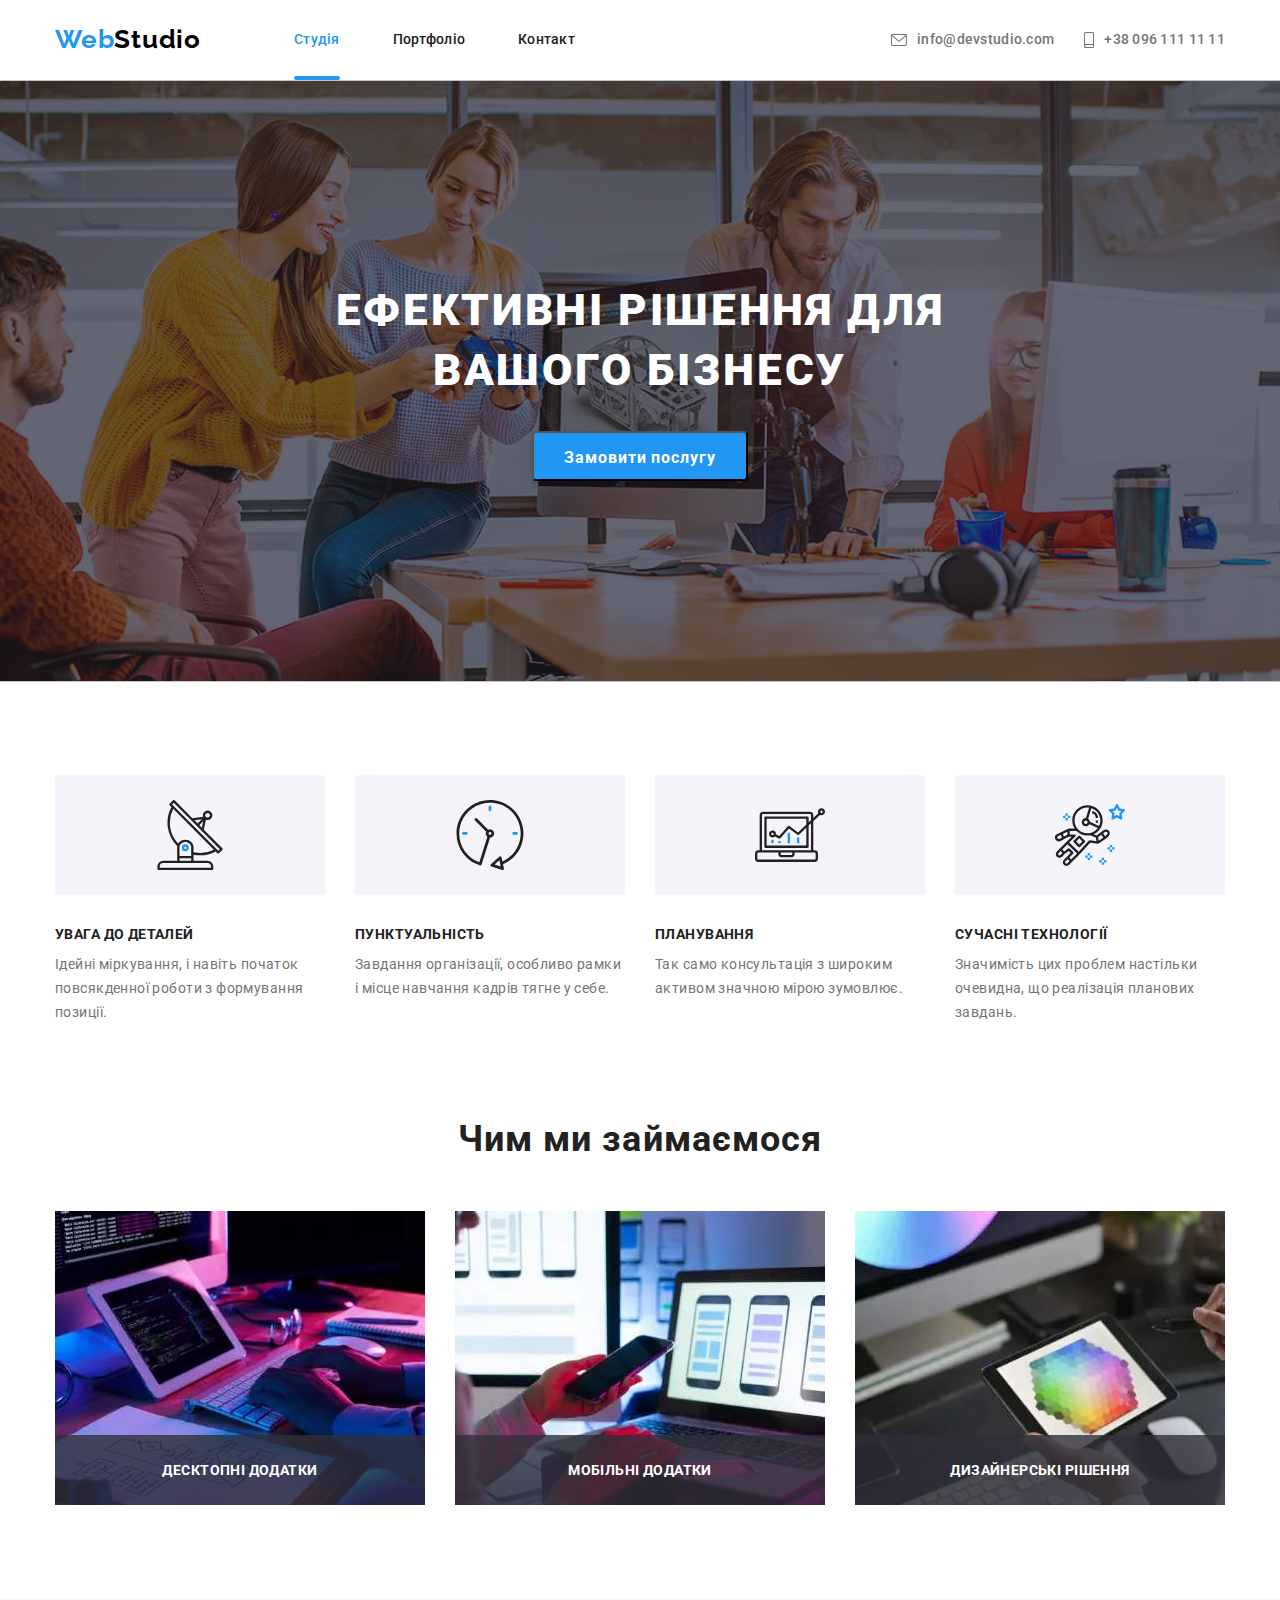
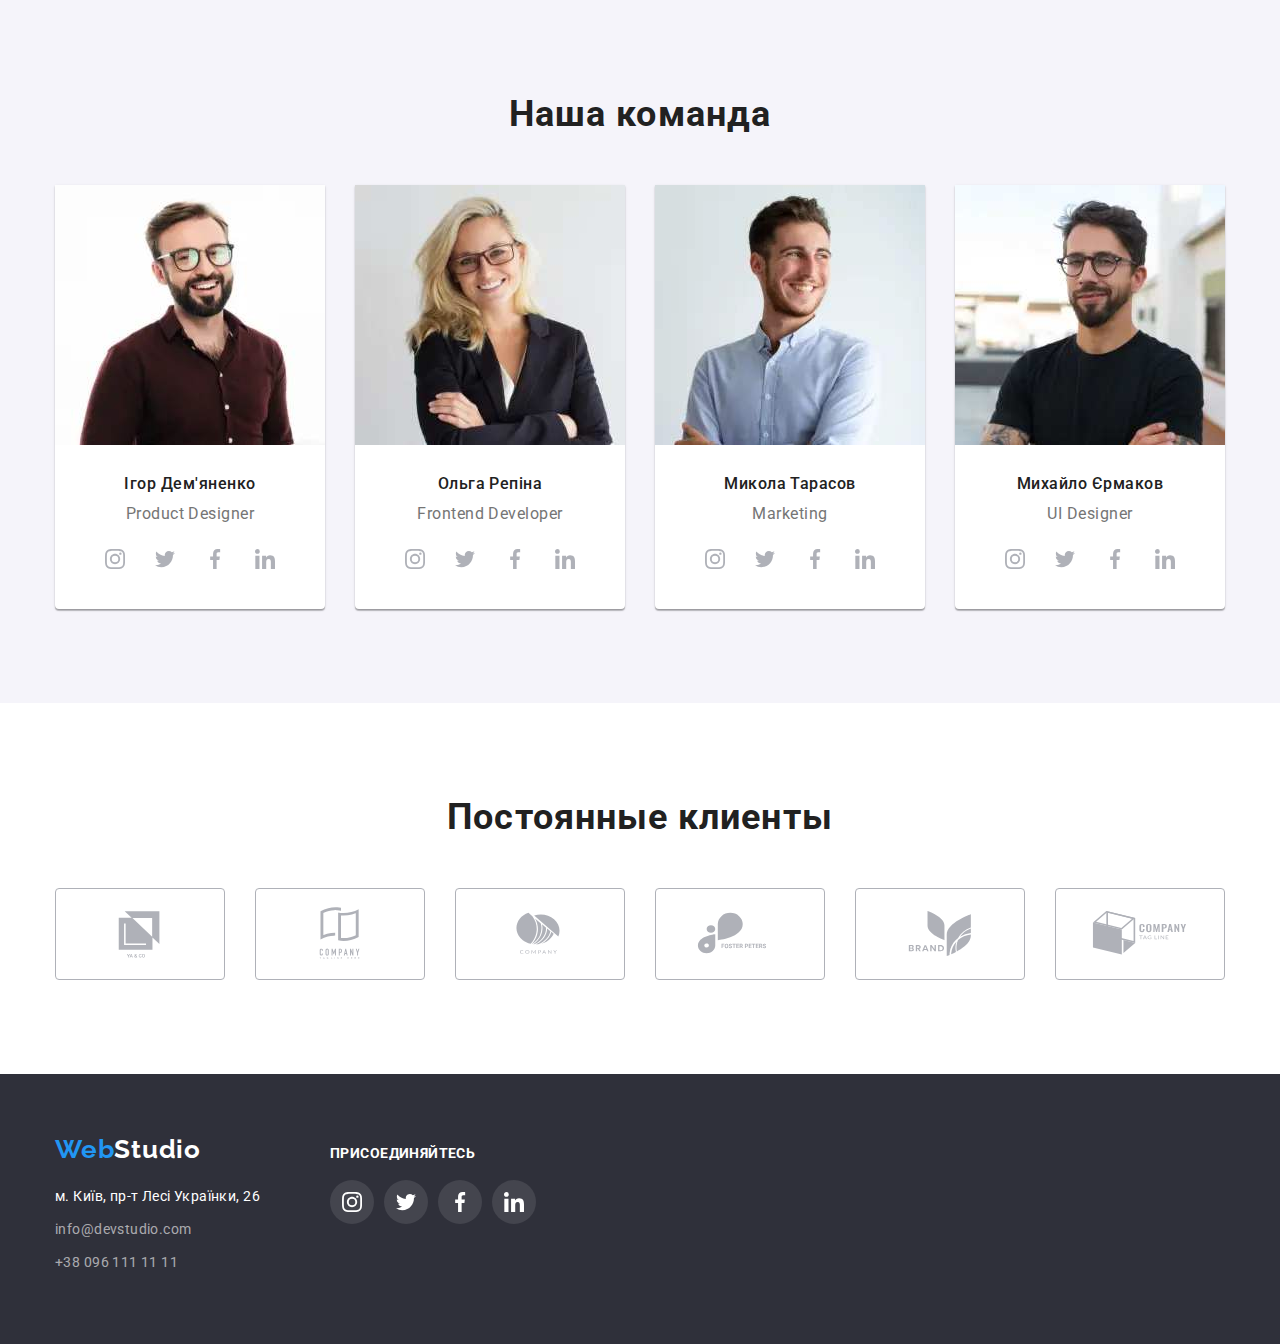
==== index.html @ 685ba00e "Добавляє файлі иа іконки" ====
<!DOCTYPE html>
<html lang="uk">
  <head>
    <meta charset="UTF-8" />
    <meta http-equiv="X-UA-Compatible" content="IE=edge" />
    <meta name="viewport" content="width=device-width, initial-scale=1.0" />
    <title>HOMEWORK6</title>
    <link
      rel="stylesheet"
      href="https://cdnjs.cloudflare.com/ajax/libs/modern-normalize/1.1.0/modern-normalize.min.css"
    />
    <link rel="preconnect" href="https://fonts.googleapis.com" />
    <link rel="preconnect" href="https://fonts.gstatic.com" crossorigin />
    <link
      href="https://fonts.googleapis.com/css2?family=Raleway:wght@700&family=Roboto:wght@400;500;700;900&display=swap"
      rel="stylesheet"
    />
    <link rel="stylesheet" href="./css/styles.css" />
  </head>
  <body>
    <header class="header-box">
      <div class="container">
        <div class="nav-header">
          <nav class="nav-header">
            <a href="./index.html" class="logo link"
              ><span class="web">Web</span><span class="studio">Studio</span></a
            >
            <ul class="nav-flex">
              <li>
                <a href="./index.html" class="link-nav link-current link"
                  >Студія</a
                >
              </li>
              <li>
                <a href="./portfolio.html" class="link-nav link">Портфоліо</a>
              </li>
              <li><a href="" class="link-nav link">Контакт</a></li>
            </ul>
          </nav>
          <ul class="link-list">
            <li class="item">
              <a href="mailto:info@devstudio.com" class="nav-contact link">
                <svg class="icon-envelope" width="16" height="12">
                  <use href="./images/icons.svg#icon-envelope"></use>
                </svg>

                info@devstudio.com</a
              >
            </li>
            <li class="item">
              <a href="tel:+380961111111" class="nav-contact link">
                <svg class="icon-envelope" width="10" height="16">
                  <use href="./images/icons.svg#icon-smartphone"></use></svg
                >+38 096 111 11 11</a
              >
            </li>
          </ul>
        </div>
      </div>
    </header>

    <main>
      <section class="order backimage">
        <div class="container">
          <h1 class="hero-title">Ефективні рішення для вашого бізнесу</h1>
          <button type="button" class="order-button" data-modal-open>
            Замовити послугу
          </button>
        </div>
      </section>
      <section class="advantage-box">
        <div class="container">
          <!--Чому ви обираєте нас?-->
          <ul class="advantage-flex">
            <li>
              <div class="icon-adventage-box">
                <svg class="icon-adventage" width="70" height="70">
                  <use href="./images/icons.svg#icon-antenna"></use>
                </svg>
              </div>
              <h3 class="title-advantage">УВАГА ДО ДЕТАЛЕЙ</h3>
              <p class="advantage">
                Ідейні міркування, і навіть початок повсякденної роботи з
                формування позиції.
              </p>
            </li>
            <li>
              <div class="icon-adventage-box">
                <svg class="icon-adventage" width="70" height="70">
                  <use href="./images/icons.svg#icon-clock"></use>
                </svg>
              </div>
              <h3 class="title-advantage">ПУНКТУАЛЬНІСТЬ</h3>
              <p class="advantage">
                Завдання організації, особливо рамки і місце навчання кадрів
                тягне у себе.
              </p>
            </li>
            <li>
              <div class="icon-adventage-box">
                <svg class="icon-adventage" width="70" height="70">
                  <use href="./images/icons.svg#icon-diagram"></use>
                </svg>
              </div>
              <h3 class="title-advantage">ПЛАНУВАННЯ</h3>
              <p class="advantage">
                Так само консультація з широким активом значною мірою зумовлює.
              </p>
            </li>
            <li>
              <div class="icon-adventage-box">
                <svg class="icon-adventage" width="70" height="70">
                  <use href="./images/icons.svg#icon-astronaut"></use>
                </svg>
              </div>
              <h3 class="title-advantage">СУЧАСНІ ТЕХНОЛОГІЇ</h3>
              <p class="advantage">
                Значимість цих проблем настільки очевидна, що реалізація
                планових завдань.
              </p>
            </li>
          </ul>
        </div>
      </section>

      <section class="specialization">
        <div class="container">
          <h2 class="specialization-title">Чим ми займаємося</h2>
          <ul class="specialization-foto">
            <li>
              <div class="specialization-box">
                <img
                  src="images/imgdesktop.jpg"
                  alt="Для Офісу"
                  width="370"
                  height="294"
                  style="display: block"
                />
                <h3 class="specialization-item">Десктопні додатки</h3>
              </div>
            </li>
            <li>
              <div class="specialization-box">
                <img
                  src="images/imgmobile.jpg"
                  alt="Мобільні версії"
                  width="370"
                  height="294"
                  style="display: block"
                />
                <h3 class="specialization-item">Мобільні додатки</h3>
              </div>
            </li>
            <li>
              <div class="specialization-box">
                <img
                  src="images/imgtablet.jpg"
                  alt="Версії для планшетів"
                  width="370"
                  height="294"
                  style="display: block"
                />
                <h3 class="specialization-item">Дизайнерські рішення</h3>
              </div>
            </li>
          </ul>
        </div>
      </section>

      <section class="comand">
        <div class="container">
          <h2 class="title-comand">Наша команда</h2>
          <ul class="comand-flex">
            <li class="box-comand">
              <img
                src="images/imgIgorDemiyanenko.jpg"
                alt="Фото Ігор Дем'яненко"
                width="270"
                height="260"
                style="display: block"
              />
              <div class="comand-name">
                <h3 class="name">Ігор Дем'яненко</h3>
                <p lang="en" class="profession">Product Designer</p>

                <ul class="icon-specialization">
                  <li>
                    <a href="" class="icon-specialization-box">
                      <svg class="" width="20" height="20">
                        <use href="./images/icons.svg#icon-instagram"></use>
                      </svg>
                    </a>
                  </li>
                  <li>
                    <a href="" class="icon-specialization-box">
                      <svg class="" width="20" height="20">
                        <use href="./images/icons.svg#icon-twitter"></use>
                      </svg>
                    </a>
                  </li>

                  <li>
                    <a href="" class="icon-specialization-box">
                      <svg class="" width="20" height="20">
                        <use href="./images/icons.svg#icon-facebook"></use>
                      </svg>
                    </a>
                  </li>

                  <li>
                    <a href="" class="icon-specialization-box">
                      <svg class="" width="20" height="20">
                        <use href="./images/icons.svg#icon-linkedin"></use>
                      </svg>
                    </a>
                  </li>
                </ul>
              </div>
            </li>
            <li class="box-comand">
              <img
                src="images/imgOlgaRepina.jpg"
                alt="Фото Ольга Репіна"
                width="270"
                height="260"
                style="display: block"
              />
              <div class="comand-name">
                <h3 class="name">Ольга Репіна</h3>
                <p lang="en" class="profession">Frontend Developer</p>

                <ul class="icon-specialization">
                  <li>
                    <a href="" class="icon-specialization-box">
                      <svg class="" width="20" height="20">
                        <use href="./images/icons.svg#icon-instagram"></use>
                      </svg>
                    </a>
                  </li>
                  <li>
                    <a href="" class="icon-specialization-box">
                      <svg class="" width="20" height="20">
                        <use href="./images/icons.svg#icon-twitter"></use>
                      </svg>
                    </a>
                  </li>

                  <li>
                    <a href="" class="icon-specialization-box">
                      <svg class="" width="20" height="20">
                        <use href="./images/icons.svg#icon-facebook"></use>
                      </svg>
                    </a>
                  </li>

                  <li>
                    <a href="" class="icon-specialization-box">
                      <svg class="" width="20" height="20">
                        <use href="./images/icons.svg#icon-linkedin"></use>
                      </svg>
                    </a>
                  </li>
                </ul>
              </div>
            </li>
            <li class="box-comand">
              <img
                src="images/imgNikolaiTarasov.jpg"
                alt="Фото Микола Тарасов"
                width="270"
                height="260"
                style="display: block"
              />
              <div class="comand-name">
                <h3 class="name">Микола Тарасов</h3>
                <p lang="en" class="profession">Marketing</p>

                <ul class="icon-specialization">
                  <li>
                    <a href="" class="icon-specialization-box">
                      <svg class="" width="20" height="20">
                        <use href="./images/icons.svg#icon-instagram"></use>
                      </svg>
                    </a>
                  </li>
                  <li>
                    <a href="" class="icon-specialization-box">
                      <svg class="" width="20" height="20">
                        <use href="./images/icons.svg#icon-twitter"></use>
                      </svg>
                    </a>
                  </li>

                  <li>
                    <a href="" class="icon-specialization-box">
                      <svg class="" width="20" height="20">
                        <use href="./images/icons.svg#icon-facebook"></use>
                      </svg>
                    </a>
                  </li>

                  <li>
                    <a href="" class="icon-specialization-box">
                      <svg class="" width="20" height="20">
                        <use href="./images/icons.svg#icon-linkedin"></use>
                      </svg>
                    </a>
                  </li>
                </ul>
              </div>
            </li>
            <li class="box-comand">
              <img
                src="images/imgMikhailErmakov.jpg"
                alt="Фото Михайло Єрмаков"
                width="270"
                height="260"
                style="display: block"
              />
              <div class="comand-name">
                <h3 class="name">Михайло Єрмаков</h3>
                <p lang="en" class="profession">UI Designer</p>

                <ul class="icon-specialization">
                  <li>
                    <a href="" class="icon-specialization-box">
                      <svg class="" width="20" height="20">
                        <use href="./images/icons.svg#icon-instagram"></use>
                      </svg>
                    </a>
                  </li>
                  <li>
                    <a href="" class="icon-specialization-box">
                      <svg class="" width="20" height="20">
                        <use href="./images/icons.svg#icon-twitter"></use>
                      </svg>
                    </a>
                  </li>

                  <li>
                    <a href="" class="icon-specialization-box">
                      <svg class="" width="20" height="20">
                        <use href="./images/icons.svg#icon-facebook"></use>
                      </svg>
                    </a>
                  </li>
                  <li>
                    <a href="" class="icon-specialization-box">
                      <svg class="" width="20" height="20">
                        <use href="./images/icons.svg#icon-linkedin"></use>
                      </svg>
                    </a>
                  </li>
                </ul>
              </div>
            </li>
          </ul>
        </div>
      </section>
      <section class="clients">
        <div class="container">
          <h2 class="client-title">Постоянные клиенты</h2>
          <ul class="clients-icon">
            <li>
              <a href="" class="icon-client-box">
                <svg class="" width="106" height="60">
                  <use href="./images/icons.svg#icon-Logo-one"></use>
                </svg>
              </a>
            </li>
            <li>
              <a href="" class="icon-client-box">
                <svg class="" width="106" height="60">
                  <use href="./images/icons.svg#icon-Logo-two"></use>
                </svg>
              </a>
            </li>
            <li>
              <a href="" class="icon-client-box">
                <svg class="" width="106" height="60">
                  <use href="./images/icons.svg#icon-Logo-three"></use>
                </svg>
              </a>
            </li>
            <li>
              <a href="" class="icon-client-box">
                <svg class="" width="106" height="60">
                  <use href="./images/icons.svg#icon-Logo-four"></use>
                </svg>
              </a>
            </li>
            <li>
              <a href="" class="icon-client-box">
                <svg class="" width="106" height="60">
                  <use href="./images/icons.svg#icon-Logo-five"></use>
                </svg>
              </a>
            </li>
            <li>
              <a href="" class="icon-client-box">
                <svg class="" width="106" height="60">
                  <use href="./images/icons.svg#icon-Logo-six"></use>
                </svg>
              </a>
            </li>
          </ul>
        </div>
      </section>
    </main>
    <footer class="footer">
      <div class="container">
        <div class="footer-box">
          <div class="footer-box-contact">
            <a href="./index.html" class="logo-footer link"
              ><span class="web">Web</span
              ><span class="logo-studio-footer">Studio</span></a
            >
            <address>
              <span class="adress">м. Київ, пр-т Лесі Українки, 26</span>
              <ul>
                <li class="link-footer">
                  <a href="mailto:info@devstudio.com" class="contact link"
                    >info@devstudio.com</a
                  >
                </li>
                <li class="link-footer">
                  <a href="tel:+380961111111" class="contact link"
                    >+38 096 111 11 11</a
                  >
                </li>
              </ul>
            </address>
          </div>
          <div class="footer-box-social">
            <h3 class="call">присоединяйтесь</h3>
            <ul class="social-icons">
              <li>
                <a href="" class="social-icon-box">
                  <svg width="20" height="20">
                    <use href="./images/icons.svg#icon-instagram"></use>
                  </svg>
                </a>
              </li>
              <li>
                <a href="" class="social-icon-box">
                  <svg width="20" height="20">
                    <use href="./images/icons.svg#icon-twitter"></use>
                  </svg>
                </a>
              </li>

              <li>
                <a href="" class="social-icon-box">
                  <svg width="20" height="20">
                    <use href="./images/icons.svg#icon-facebook"></use>
                  </svg>
                </a>
              </li>
              <li>
                <a href="" class="social-icon-box">
                  <svg width="20" height="20">
                    <use href="./images/icons.svg#icon-linkedin"></use>
                  </svg>
                </a>
              </li>
            </ul>
          </div>
        </div>
      </div>
    </footer>
    <div class="backdrop is-hidden" data-modal>
      <div class="modal">
        <button class="button-modal" type="button" data-modal-close>
          <svg width="11" height="11">
            <use href="./images/icons.svg#icon-Vector"></use>
          </svg>
        </button>
      </div>
    </div>

    <script src="./js/modal.js"></script>
  </body>
</html>
---- css/styles.css ----
:root {
  --color-primary: #212121;
  --color-logo-studio: #000000;
  --color-title-secondary: #ffffff;
  --color-link-text: #757575;
  --color-accent: #2196f3;
  --color-background: #188ce8;
  --color-order-shadow: rgba(0, 0, 0, 0.15);
  --color-conact-footer: rgba(255, 255, 255, 0.6);
  --color-order-section: #2f303a;
  --color-comand-section: #f5f4fa;
  --color-background-order: #c4c4c4;
  --color-portfolio-button: #afb1b8;
  --color-border: #eeeeee;
}
/* * {outline: 1px solid red;} */
h1,
h2,
h3,
ul,
li,
p {
  padding: 0;
  margin: 0;
}
body {
  font-family: 'Roboto', 'Arial', 'Helvetica', sans-serif;
  font-style: normal;
  color: var(--color-primary);
}
.container {
  margin: 0 auto;
  padding: 0 15px;
  width: 1200px;
}
ul,
li {
  list-style: none;
}
.link {
  text-decoration: none;
}
.nav-header {
  align-items: center;
  display: flex;
  justify-content: space-between;
}
.nav-flex {
  width: 281px;
  display: flex;
  justify-content: space-between;
}
.link-list {
  display: flex;
  gap: 30px;
  justify-content: space-between;
  color: var(--color-primary);
}
.icon-envelope {
  margin-right: 10px;
  fill: currentColor;
}

.header-box {
  border-bottom: 1px solid var(--color-border);
}
.logo {
  margin-right: 93px;
  padding-top: 24px;
  padding-bottom: 25px;
  display: block;
  font-weight: 700;
  font-family: 'Raleway';
  font-size: 26px;
  line-height: 1.19;
  /* identical to box height */
  letter-spacing: 0.03em;
}
.web {
  color: var(--color-accent);
}
.studio {
  color: var(--color-logo-studio);
}

.link-nav {
  position: relative;
  display: flex;
  align-items: center;
  padding-top: 32px;
  padding-bottom: 32px;
  font-family: inherit;
  font-weight: 500;
  font-size: 14px;
  line-height: 1.14;
  letter-spacing: 0.02em;
  color: var(--color-primary);
  transition-property: color;
  transition-duration: 250ms;
  transition-timing-function: cubic-bezier(0.4, 0, 0.2, 1);
}
.link-nav:hover,
.link-nav:focus {
  color: var(--color-accent);
}

.link-current::after {
  content: '';
  position: relative;
  position: absolute;
  width: 100%;
  bottom: 0;
  height: 4px;
  background: var(--color-accent);
  border-radius: 2px;
}

.link-current {
  position: relative;
  color: var(--color-accent);
}

.link-icon {
  display: flex;
  align-items: center;
}
.link-current {
  color: var(--color-accent);
}
.nav-contact {
  align-items: center;
  display: flex;
  padding-top: 32px;
  padding-bottom: 32px;
  font-weight: 500;
  font-size: 14px;
  line-height: 1.14;
  letter-spacing: 0.02em;
  color: var(--color-link-text);
  fill: currentColor;
  transition-property: color;
  transition-duration: 250ms;
  transition-timing-function: cubic-bezier(0.4, 0, 0.2, 1);
}
.nav-contact:hover,
.nav-contact:focus {
  color: var(--color-accent);
}

.order {
  display: block;
  padding-top: 200px;
  padding-bottom: 200px;
  height: 600px;
  background-color: var(--color-order-section);
  background: var(--color-background-order);
}
.backimage {
  max-width: 1600px;
  height: 600px;
  margin-left: auto;
  margin-right: auto;
  outline: 1px solid var(--color-background-order);
  background-image: linear-gradient(
      rgba(47, 48, 58, 0.4),
      rgba(47, 48, 58, 0.4)
    ),
    url('../images/Img.jpg');
  background-repeat: no-repeat;
  background-position: center;
  background-size: cover;
}

.hero-title {
  margin-left: auto;
  margin-right: auto;
  margin-bottom: 30px;
  display: block;
  width: 696px;
  text-align: center;
  font-weight: 900;
  font-size: 44px;
  line-height: 1.36;
  /* or 136% */
  letter-spacing: 0.06em;
  text-transform: uppercase;
  color: var(--color-title-secondary);
}
.order-button {
  margin-left: auto;
  margin-right: auto;
  padding: 10px;
  display: block;
  width: 216px;
  height: 50px;
  font-weight: 700;
  cursor: pointer;
  font-family: inherit;
  line-height: 1.88;
  /* identical to box height, or 188% */
  align-items: center;
  text-align: center;
  letter-spacing: 0.06em;
  color: var(--color-title-secondary);
  background-color: var(--color-accent);
  box-shadow: 0px 4px 4px rgba(0, 0, 0, 0.15);
  border-radius: 4px;
  transition-property: background-color, border, box-shadow;
  transition-duration: 250ms;
  transition-timing-function: cubic-bezier(0.4, 0, 0.2, 1);
}
.order-button:hover,
.order-button:focus {
  background: var(--color-background);
}
.icon-adventage-box {
  width: 270px;
  height: 120px;
  background: var(--color-comand-section);
  border-radius: 4px;
  display: flex;
  justify-content: center;
  align-items: center;
  margin-bottom: 30px;
}
.icon-adventage {
  display: flex;
}
.advantage-box {
  padding-top: 94px;
  padding-bottom: 94px;
}
.advantage-flex {
  display: flex;
  justify-content: space-between;
  width: 1170px;
}
.title-advantage {
  padding-bottom: 10px;
  display: inline-block;
  font-weight: 700;
  font-size: 14px;
  line-height: 1.14;
  letter-spacing: 0.03em;
  text-transform: uppercase;
}
.advantage {
  height: 72px;
  width: 270px;
  font-size: 14px;
  line-height: 1.71;
  /* or 171% */
  letter-spacing: 0.03em;
  color: var(--color-link-text);
}
.specialization {
  padding-bottom: 94px;
}
.specialization-title {
  margin-bottom: 50px;
  font-weight: 700;
  font-size: 36px;
  line-height: 1.16;
  letter-spacing: 0.03em;
  text-align: center;
}
.comand-flex {
  display: flex;
  justify-content: space-between;
}
.title-comand {
  margin-bottom: 50px;
  font-weight: 700;
  font-size: 36px;
  line-height: 1.17;
  letter-spacing: 0.03em;
  text-align: center;
}
.specialization-foto {
  display: flex;
  justify-content: space-between;
}
.comand-name {
  padding-top: 30px;
  padding-bottom: 30px;
}
.box-comand {
  width: 270px;
  background-color: var(--color-title-secondary);
  box-shadow: 0px 1px 3px rgba(0, 0, 0, 0.12), 0px 1px 1px rgba(0, 0, 0, 0.14),
    0px 2px 1px rgba(0, 0, 0, 0.2);
  border-radius: 0px 0px 4px 4px;
}
.comand {
  padding-top: 94px;
  padding-bottom: 94px;
  background-color: var(--color-comand-section);
}
.name {
  font-size: 16px;
  padding-bottom: 10px;
  font-weight: 500;
  line-height: 1.17;
  /* identical to box height */
  letter-spacing: 0.03em;
  text-align: center;
}
.profession {
  line-height: 1.19;
  /* identical to box height */
  letter-spacing: 0.03em;
  color: var(--color-link-text);
  text-align: center;
  margin-bottom: 16px;
}
.icon-specialization {
  display: flex;
  justify-content: center;
  align-items: center;
  gap: 10px;
}
.icon-specialization-box {
  width: 40px;
  height: 40px;
  fill: var(--color-portfolio-button);
  display: flex;
  justify-content: center;
  align-items: center;
  border-radius: 50%;
  transition-property: background-color, fill;
  transition-duration: 250ms;
  transition-timing-function: cubic-bezier(0.4, 0, 0.2, 1);
}
.icon-specialization-box:hover,
.icon-specialization-box:focus {
  background-color: var(--color-accent);
  fill: var(--color-title-secondary);
}
.specialization-box {
  position: relative;
  width: 370px;
}

.specialization-item {
  position: absolute;
  font-weight: 700;
  font-size: 14px;
  text-align: center;
  letter-spacing: 0.03em;
  text-transform: uppercase;
  color: var(--color-title-secondary);
  background-color: rgba(47, 48, 58, 0.8);
  width: 100%;
  /* z-index: 1; */
  padding-top: 27px;
  padding-bottom: 27px;
  bottom: 0%;
}

.clients {
  padding-top: 94px;
  padding-bottom: 94px;
}
.client-title {
  margin-bottom: 50px;
  font-weight: 700;
  font-size: 36px;
  line-height: 1.16;
  letter-spacing: 0.03em;
  text-align: center;
}
.clients-icon {
  display: flex;
  gap: 30px;
  justify-content: center;
  align-items: center;
  fill: var(--color-portfolio-button);
}

.icon-client-box {
  width: 170px;
  height: 92px;
  display: flex;
  justify-content: center;
  align-items: center;
  border: 1px solid var(--color-portfolio-button);
  border-radius: 4px;
  fill: var(--color-portfolio-button);
  border: 1px solid var(--color-portfolio-button);
  transition-property: border, fill;
  transition-duration: 250ms;
  transition-timing-function: cubic-bezier(0.4, 0, 0.2, 1);
}
.icon-client-box:hover,
.icon-client-box:focus {
  fill: var(--color-accent);
  border: 1px solid var(--color-accent);
}
.link-footer {
  margin-bottom: 9px;
}
.adress {
  display: block;
  margin-bottom: 9px;
  font-style: normal;
  font-size: 14px;
  line-height: 1.71;
  /* or 171% */
  letter-spacing: 0.03em;
  color: var(--color-title-secondary);
}
.contact {
  display: block;
  font-style: normal;
  font-family: inherit;
  font-size: 14px;
  line-height: 1.71;
  /* or 171% */
  letter-spacing: 0.03em;
  color: var(--color-conact-footer);
  transition-property: color;
  transition-duration: 250ms;
  transition-timing-function: cubic-bezier(0.4, 0, 0.2, 1);
}
.contact:hover,
.contact:focus {
  color: var(--color-accent);
}
.projects-box {
  padding-top: 94px;
  padding-bottom: 94px;
}
.button-list {
  margin-bottom: 50px;
  display: flex;
  justify-content: center;
  gap: 9px;
}

.button {
  padding: 6px 22px;
  cursor: pointer;
  font-family: inherit;
  font-weight: 500;
  line-height: 1.63;
  /* identical to box height, or 162% */
  text-align: center;
  letter-spacing: 0.03em;
  border-radius: 4px;
  background-color: var(--color-comand-section);
  border-color: transparent;
  transition-property: background-color, box-shadow, color;
  transition-duration: 250ms;
  transition-timing-function: cubic-bezier(0.4, 0, 0.2, 1);
}

.button:hover,
.button:focus {
  color: var(--color-title-secondary);
  background-color: var(--color-accent);
  box-shadow: 0px 3px 1px rgba(0, 0, 0, 0.1), 0px 1px 2px rgba(0, 0, 0, 0.08),
    0px 2px 2px rgba(0, 0, 0, 0.12);
}
.card-flex {
  display: flex;
  justify-content: space-between;
  flex-wrap: wrap;
  gap: 30px;
}
.card-list {
  position: relative;
  box-sizing: border-box;
  /* display: inline-block; */
  width: 370px;
  background: var(--color-title-secondary);
  border: 1px solid var(--color-border);
  transition-property: box-shadow;
  transition-duration: 250ms;
  transition-timing-function: cubic-bezier(0.4, 0, 0.2, 1);
}
.card-list:hover,
.card-list:focus {
  box-shadow: 0px 1px 1px rgba(0, 0, 0, 0.12), 0px 4px 4px rgba(0, 0, 0, 0.06),
    1px 4px 6px rgba(0, 0, 0, 0.16);
}
.img-cards {
  position: relative;
  overflow: hidden;
}

.card {
  display: block;
}
.card:hover .overflow,
.card:focus .overflow {
  transform: translateY(0%);
}
.overflow {
  position: absolute;
  width: 370px;
  top: 0%;
  left: 0%;
  background-color: rgba(33, 150, 243, 0.9);
  height: 294px;
  transition-property: background-color, color;
  transition-timing-function: linear;
  transition-duration: 250ms;
  transform: translateY(100%);
  transition-property: transform;
}
.overflow-text {
  display: block;
  width: 370px;
  font-weight: 400;
  font-size: 18px;
  line-height: 28px;
  /* or 156% */
  letter-spacing: 0.03em;
  color: var(--color-title-secondary);
  padding: 64px 24px;
}
.filter {
  padding: 20px 24px;
}
.projects {
  padding-bottom: 4px;
  font-weight: 700;
  line-height: 2;
  /* identical to box height, or 188% */
  letter-spacing: 0.03em;
}
.project-type {
  line-height: 1.88;
  /* identical to box height, or 188% */
  letter-spacing: 0.03em;
  color: var(--color-link-text);
}
.footer {
  display: block;
  padding-top: 60px;
  padding-bottom: 60px;
  background-color: var(--color-order-section);
}
.logo-footer {
  margin-bottom: 20px;
  display: block;
  height: 31px;
  width: 145px;
  font-weight: 700;
  font-family: 'Raleway';
  font-size: 26px;
  line-height: 1.19;
  /* identical to box height */
  letter-spacing: 0.03em;
}
.logo-studio-footer {
  font-family: 'Raleway';
  font-size: 26px;
  line-height: 1.19;
  /* identical to box height */
  letter-spacing: 0.03em;
  color: var(--color-title-secondary);
}
.footer-box {
  display: flex;
  align-items: baseline;
  gap: 70px;
}
.footer-box-social {
  width: 206px;
}
.call {
  margin-bottom: 20px;
  width: 145px;
  font-family: 'Roboto';
  font-weight: 700;
  font-size: 14px;
  line-height: 0.88;
  letter-spacing: 0.03em;
  text-transform: uppercase;
  color: var(--color-title-secondary);
}
.social-icons {
  display: flex;
  justify-content: center;
  justify-items: center;
  gap: 10px;
}
.social-icon-box {
  width: 44px;
  height: 44px;
  display: flex;
  justify-content: center;
  align-items: center;
  fill: var(--color-title-secondary);
  border-radius: 50%;
  background-color: rgba(255, 255, 255, 0.1);
  transition-property: background-color;
  transition-duration: 250ms;
  transition-timing-function: cubic-bezier(0.4, 0, 0.2, 1);
}
.social-icon-box:hover,
.social-icon-box:focus {
  background-color: var(--color-accent);
}
.backdrop {
  position: fixed;
  top: 0;
  left: 0;
  height: 100%;
  width: 100%;
  background: rgba(0, 0, 0, 0.2);
}
.modal {
  position: absolute;
  width: 528px;
  height: 581px;
  left: 50%;
  top: 50%;
  transform: translate(-50%, -50%);
  background-color: var(--color-title-secondary);
  box-shadow: 0px 1px 3px rgba(0, 0, 0, 0.12), 0px 1px 1px rgba(0, 0, 0, 0.14),
    0px 2px 1px rgba(0, 0, 0, 0.2);
  border-radius: 4px;
}
.is-hidden {
  visibility: hidden;
  pointer-events: none;
  opacity: 0;
  transition-property: opacity, visibility;
  transition-timing-function: linear;
  transition-duration: 250ms;
  transform: scale(1);
}
.button-modal {
  position: absolute;
  top: 8px;
  right: 8px;
  height: 30px;
  width: 30px;
  background-color: inherit;
  border: 1px solid rgba(0, 0, 0, 0.1);
  border-radius: 50%;
}
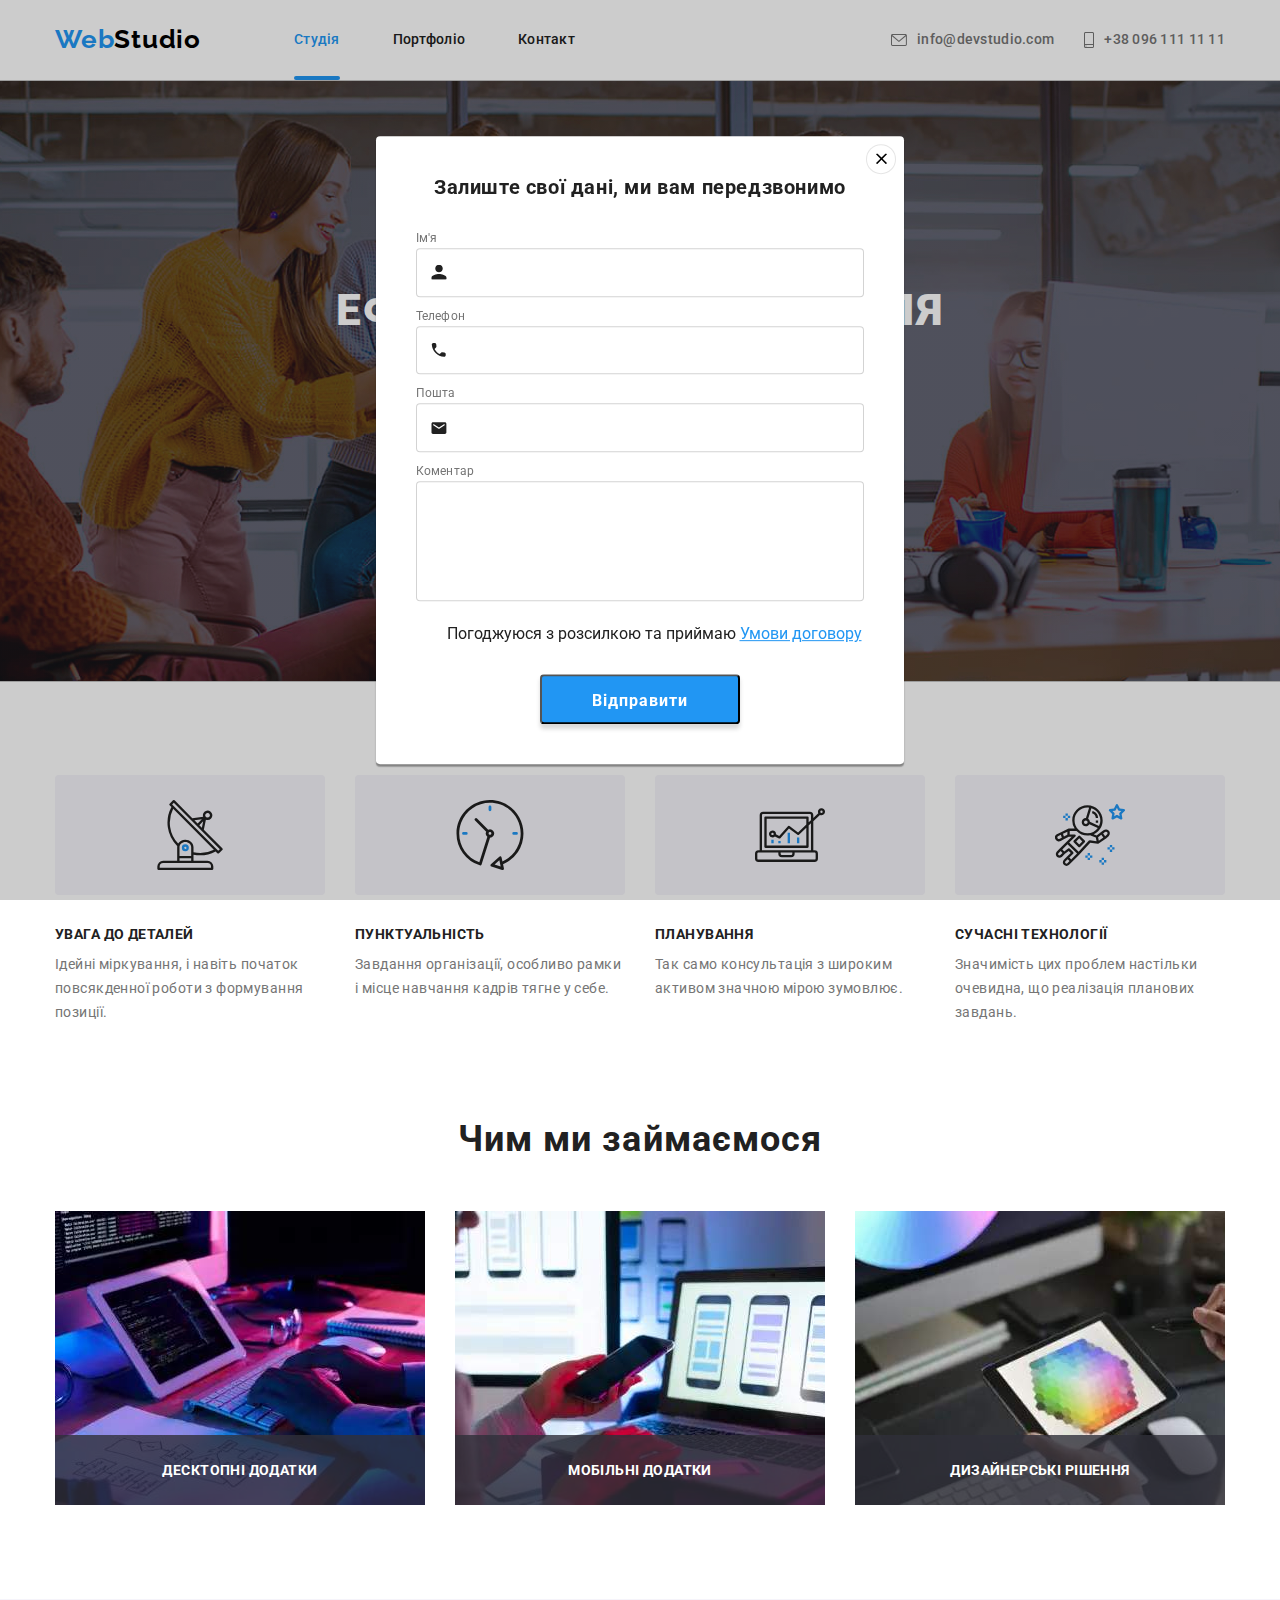
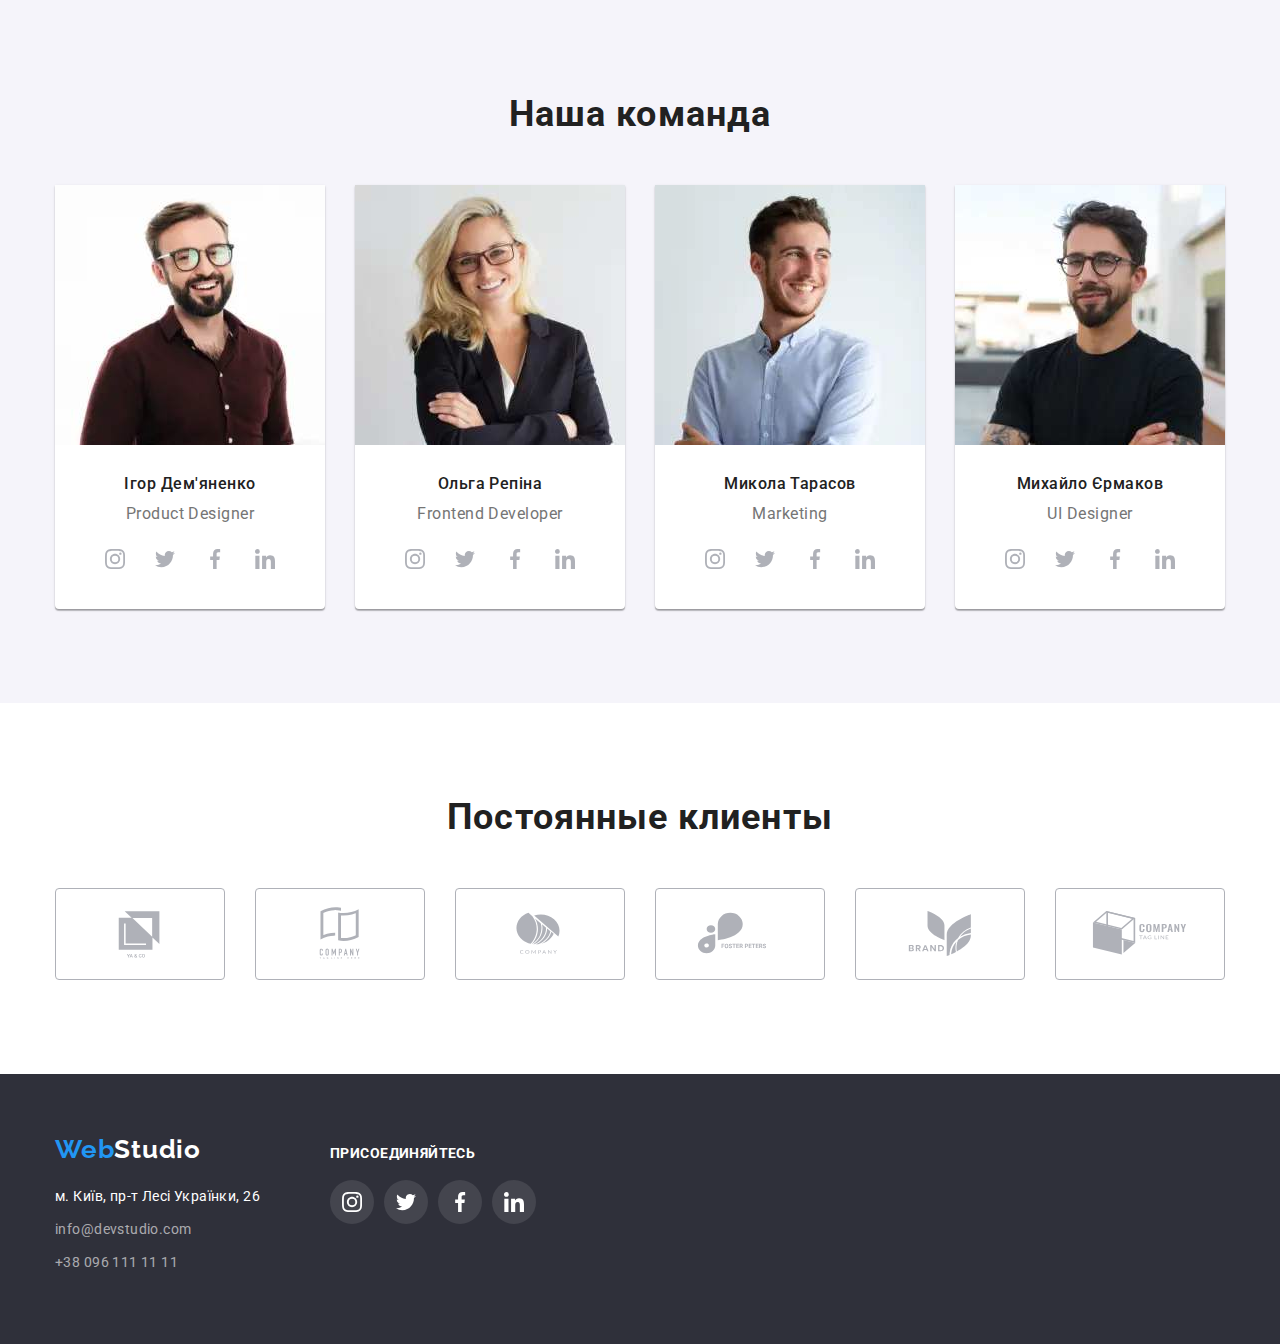
==== commit 885cb491: "Прописує форми у модалці" ====
--- a/index.html
+++ b/index.html
@@ -468,13 +468,76 @@
         </div>
       </div>
     </footer>
-    <div class="backdrop is-hidden" data-modal>
+    <div class="backdrop" data-modal>
       <div class="modal">
         <button class="button-modal" type="button" data-modal-close>
           <svg width="11" height="11">
             <use href="./images/icons.svg#icon-Vector"></use>
           </svg>
         </button>
+        <h2 class="form-title">Залиште свої дані, ми вам передзвонимо</h2>
+        <form class="form" action="#" name="conact-form">
+          <label class="form-label" for="person-name">Ім'я</label>
+          <div class="form-control">
+            <input
+              id="person-name"
+              name="person-name"
+              type=""
+              class="form-input"
+            />
+            <svg class="form-icon" width="12" height="12">
+              <use href="./images/icons.svg#icon-name"></use>
+            </svg>
+          </div>
+          <label class="form-label" for="person-phone">Телефон</label>
+          <div class="form-control">
+            <input
+              id="person-phone"
+              name="person-tel"
+              type="phone"
+              class="form-input"
+            />
+            <svg class="form-icon" width="12" height="12">
+              <use href="./images/icons.svg#icon-tel"></use>
+            </svg>
+          </div>
+          <label class="form-label" for="person-mail">Пошта</label>
+          <div class="form-control">
+            <input
+              id="person-mail"
+              name="person-mail"
+              type="email"
+              class="form-input"
+            />
+            <svg class="form-icon" width="12" height="12">
+              <use href="./images/icons.svg#icon-mail"></use>
+            </svg>
+          </div>
+
+          <label for="form-label" class="form-label">Коментар</label>
+
+          <textarea
+            class="form-coment"
+            id="form-label"
+            name="person-coment"
+            cols="30"
+            rows="10"
+            placeholder="Введіть текст"
+          >
+          </textarea>
+
+          <div class="agreement"><input
+            id="agreement"
+            type="checkbox"
+            name="agreement"
+            class="checkbox-input visually-hidden"
+          />
+          <label for="agreement" class="checkbox-label"
+            >Погоджуюся з розсилкою та приймаю
+            <a href="#" class="agreement-link">Умови договору </a></label
+          ></div>
+          <button type="submit" class="agrement-button">Відправити</button>
+        </form>
       </div>
     </div>
 
--- a/css/styles.css
+++ b/css/styles.css
@@ -614,7 +614,7 @@
 .modal {
   position: absolute;
   width: 528px;
-  height: 581px;
+  /* height: 581px; */
   left: 50%;
   top: 50%;
   transform: translate(-50%, -50%);
@@ -622,6 +622,7 @@
   box-shadow: 0px 1px 3px rgba(0, 0, 0, 0.12), 0px 1px 1px rgba(0, 0, 0, 0.14),
     0px 2px 1px rgba(0, 0, 0, 0.2);
   border-radius: 4px;
+  padding: 0px 40px 40px;
 }
 .is-hidden {
   visibility: hidden;
@@ -641,5 +642,170 @@
   background-color: inherit;
   border: 1px solid rgba(0, 0, 0, 0.1);
   border-radius: 50%;
-}
-
+  transition-property: fill;
+  transition-duration: 250ms;
+  transition-timing-function: cubic-bezier(0.4, 0, 0.2, 1);
+}
+.button-modal:hover {
+  fill: var(--color-accent);
+}
+.form-title {
+  width: 448px;
+  font-weight: 700;
+  font-size: 20px;
+  line-height: 1.15;
+  text-align: center;
+  letter-spacing: 0.03em;
+  margin: 40px auto 30px;
+}
+.form-label {
+  display: block;
+  font-size: 12px;
+  line-height: 1.6;
+  /* identical to box height */
+  letter-spacing: 0.01em;
+  color: var(--color-link-text);
+}
+.form-coment {
+  height: 120px;
+  width: 100%;
+  resize: none;
+  font-size: 12px;
+  line-height: 1.6;
+  letter-spacing: 0.01em;
+  color: rgba(117, 117, 117, 0.5);
+  padding: 12px 16px;
+  outline: none;
+  border: 1px solid rgba(33, 33, 33, 0.2);
+  border-radius: 4px;
+  margin-bottom: 20px;
+}
+
+.form-control {
+  position: relative;
+  margin-bottom: 10px;
+}
+
+.form-input {
+  position: relative;
+  padding: 14px 14px 14px 30px;
+  width: 100%;
+  border: 1px solid rgba(33, 33, 33, 0.2);
+  border-radius: 4px;
+  outline: none;
+  transition-property: box-shadow;
+  transition-duration: 250ms;
+  transition-timing-function: cubic-bezier(0.4, 0, 0.2, 1);
+}
+.form-icon {
+  width: 16px;
+  height: 15px;
+  position: absolute;
+  top: 50%;
+  left: 15px;
+  transform: translateY(-50%);
+  fill: var(--color-primary);
+  transition-property: fill;
+  transition-duration: 250ms;
+  transition-timing-function: cubic-bezier(0.4, 0, 0.2, 1);
+}
+.form-input:focus {
+  border-color: var(--color-accent);
+}
+.form-control:focus-within .form-icon {
+  fill: var(--color-accent);
+}
+.agreement-link {
+  color: var(--color-accent);
+}
+.agreement {
+  position: relative;
+  display: flex;
+  justify-content: center;
+  align-items: center;
+  /* gap: 7px; */
+  margin-bottom: 30px;
+}
+.agreement-icon {
+  display: flex;
+  justify-content: center;
+}
+
+.agrement-button {
+  margin-left: auto;
+  margin-right: auto;
+  margin-top: 30px;
+  padding: 10px;
+  display: block;
+  width: 200px;
+  height: 50px;
+  font-weight: 700;
+  cursor: pointer;
+  font-family: inherit;
+  line-height: 1.88;
+  /* identical to box height, or 188% */
+  align-items: center;
+  text-align: center;
+  letter-spacing: 0.06em;
+  color: var(--color-title-secondary);
+  background-color: var(--color-accent);
+  box-shadow: 0px 4px 4px rgba(0, 0, 0, 0.15);
+  border-radius: 4px;
+  transition-property: background-color, border, box-shadow;
+  transition-duration: 250ms;
+  transition-timing-function: cubic-bezier(0.4, 0, 0.2, 1);
+}
+
+.agreement-button:hover,
+.agreement-button:focus {
+  background: var(--color-background);
+}
+.checkbox-input {
+  appearance: none;
+
+}
+.checkbox-label {
+  position: relative;
+  padding-left: 28px;
+  
+}
+.checkbox-label::before {
+  position: absolute;
+  top: 0;
+  left: 0;
+  width: 16px;
+  height: 15px;
+  
+    background: #FFFFFF;
+      border: 0.2px solid #FFFFFF;
+  content:'';
+
+}
+.checkbox-label::after {
+  position: absolute;
+  top: 0;
+  left: 0;
+  width: 16px;
+  height: 15px;
+  background-image: url(/images/ok.svg);
+  background: #FFFFFF;
+  border: 0.2px solid #FFFFFF;
+  content: '';
+  opacity: 0;
+
+}
+.visually-hidden {
+  position: absolute;
+  white-space: nowrap;
+  width: 1px;
+  height: 1px;
+  overflow: hidden;
+  border: 0;
+  padding: 0;
+  clip: rect(0 0 0 0);
+  clip-path: inset(50%);
+  margin: -1px;
+}
+.checkbox-input:checked+.checkbox-label::after {
+  opacity: 1;
+}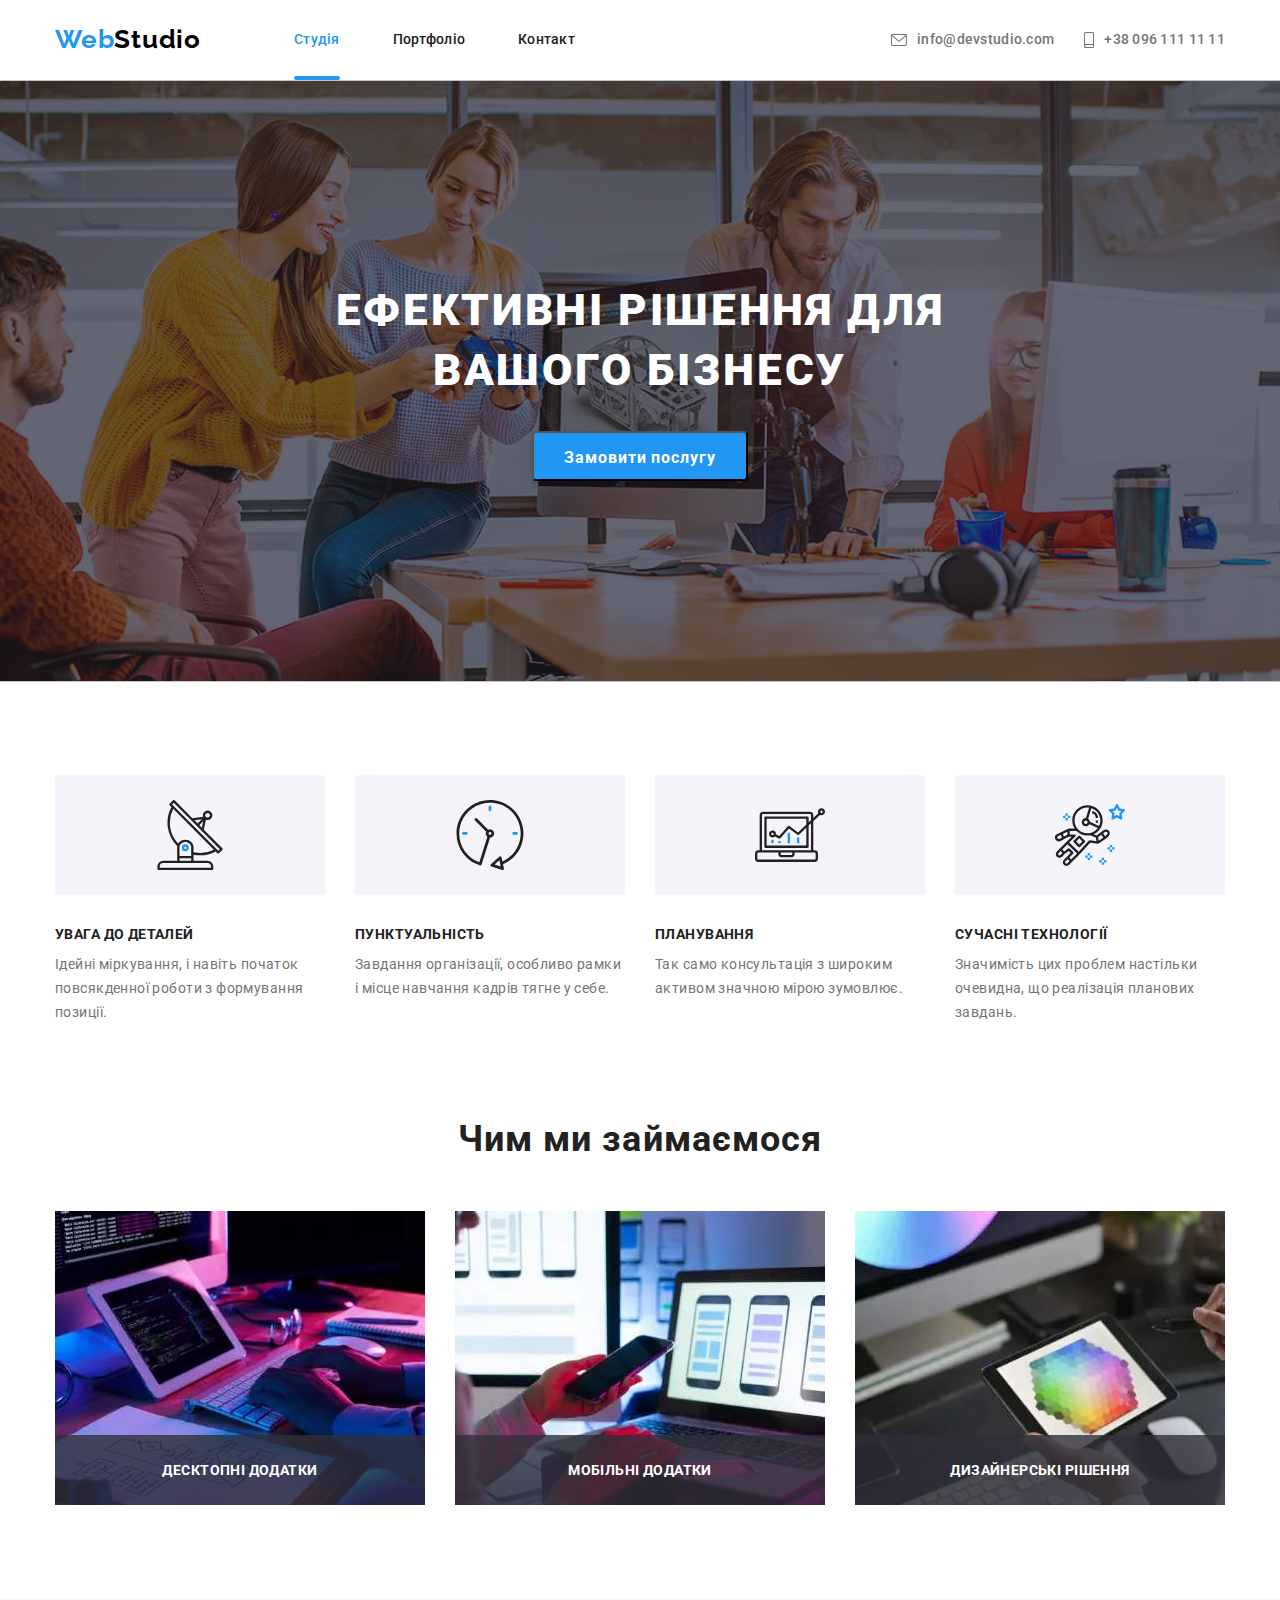
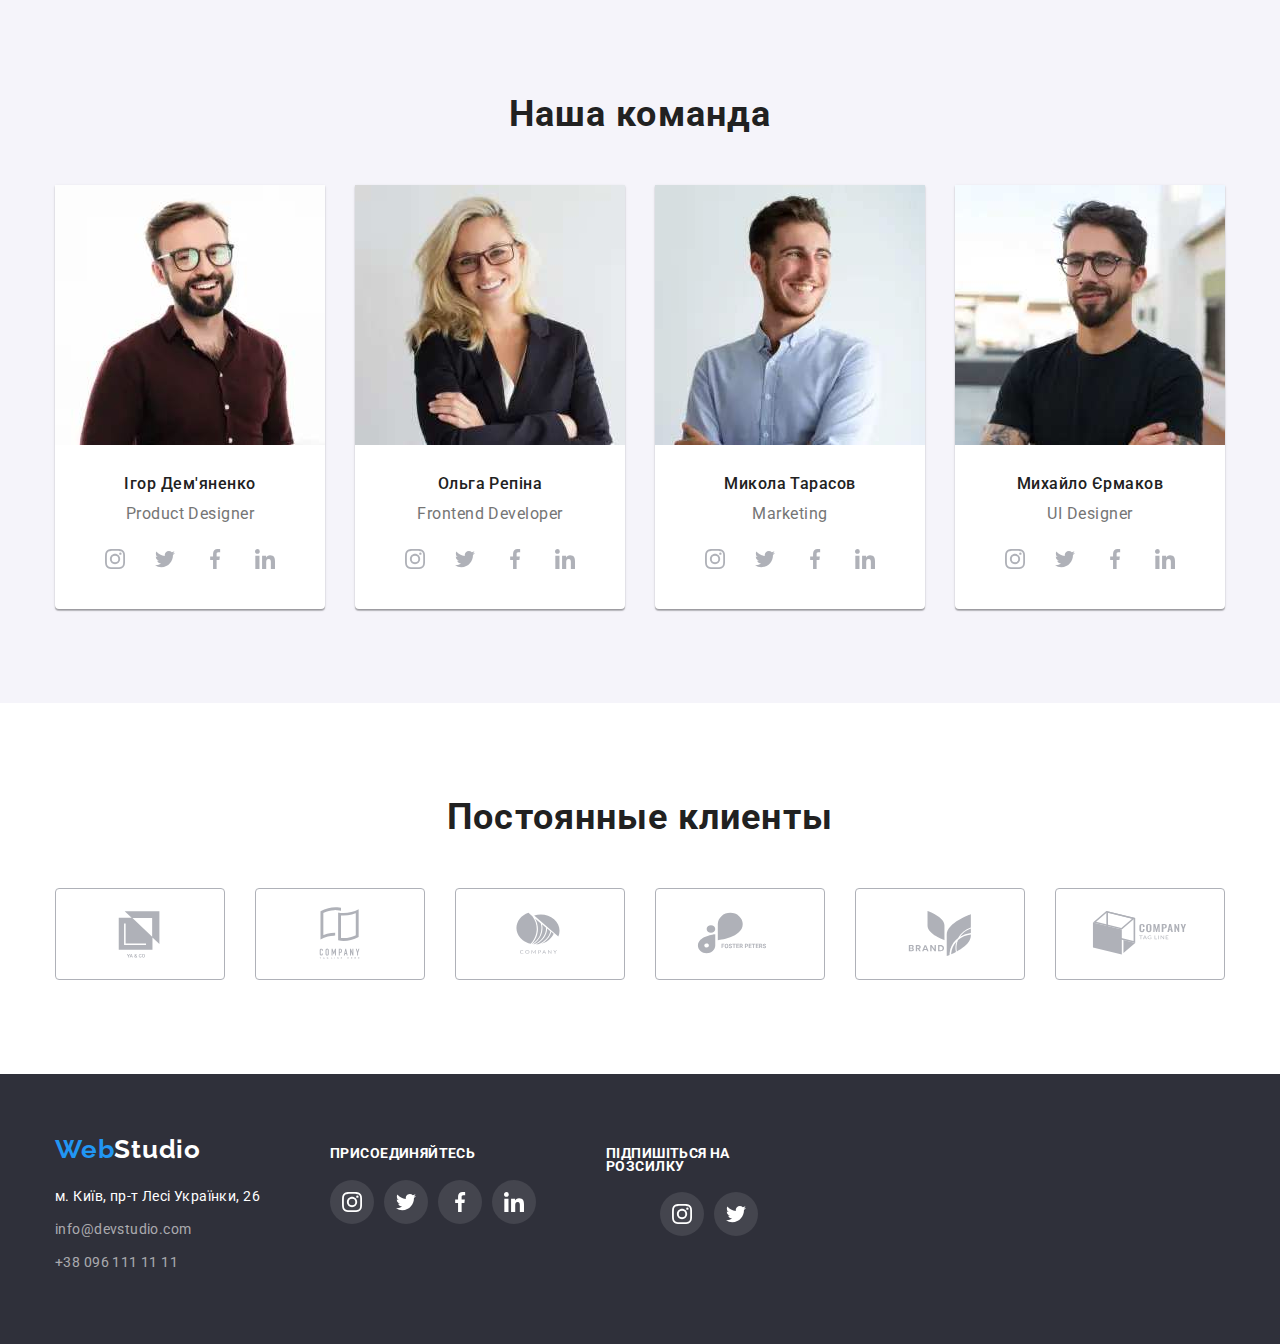
==== commit b24b1307: "сховав модалку" ====
--- a/index.html
+++ b/index.html
@@ -465,11 +465,28 @@
               </li>
             </ul>
           </div>
+          <div class="footer-box-social">
+            <h3 class="call">Підпишіться на розсилку</h3>
+            <ul class="social-icons">
+              <li>
+                <a href="" class="social-icon-box">
+                  <svg width="20" height="20">
+                    <use href="./images/icons.svg#icon-instagram"></use>
+                  </svg>
+                </a>
+              </li>
+              <li>
+                <a href="" class="social-icon-box">
+                  <svg width="20" height="20">
+                    <use href="./images/icons.svg#icon-twitter"></use>
+                  </svg>
+                </a>
+              </li>
         </div>
       </div>
     </footer>
-    <div class="backdrop" data-modal>
-      <div class="modal">
+    <div class="backdrop is-hidden" data-modal>
+      <div class="modal ">
         <button class="button-modal" type="button" data-modal-close>
           <svg width="11" height="11">
             <use href="./images/icons.svg#icon-Vector"></use>
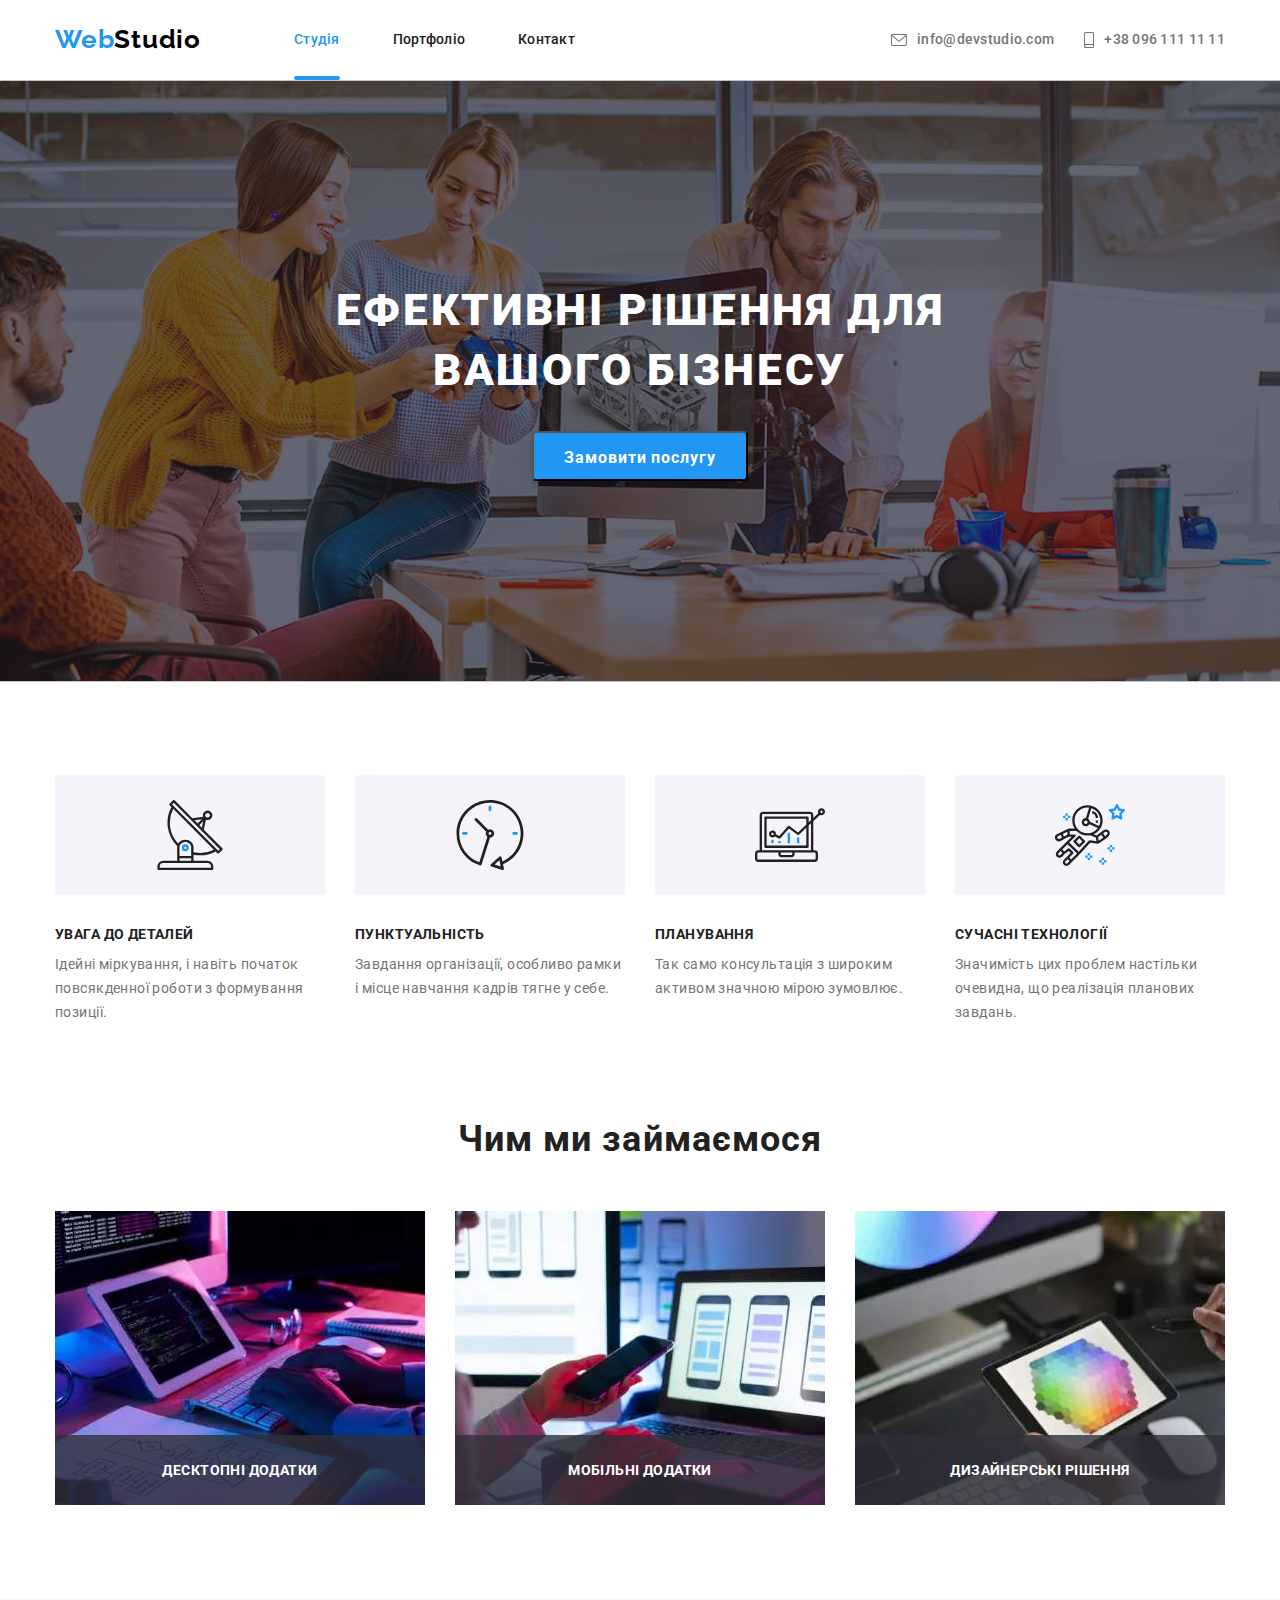
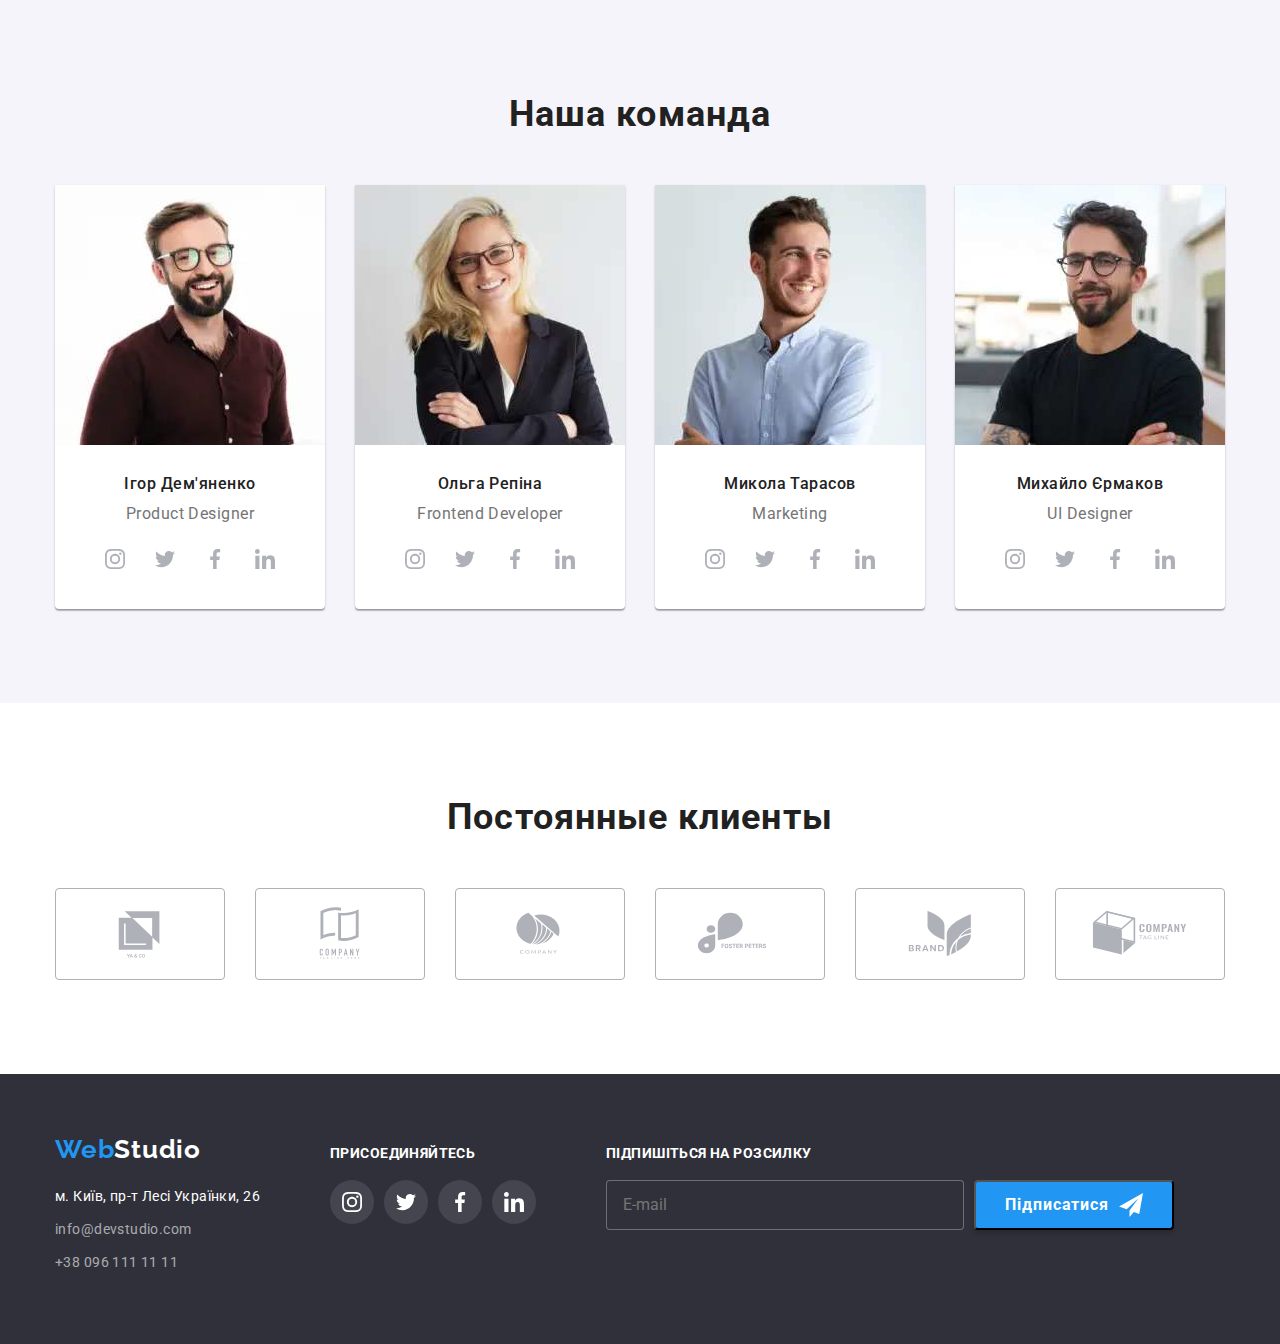
==== commit 6adcab2f: "Майже все" ====
--- a/index.html
+++ b/index.html
@@ -466,24 +466,21 @@
             </ul>
           </div>
           <div class="footer-box-social">
-            <h3 class="call">Підпишіться на розсилку</h3>
-            <ul class="social-icons">
-              <li>
-                <a href="" class="social-icon-box">
-                  <svg width="20" height="20">
-                    <use href="./images/icons.svg#icon-instagram"></use>
-                  </svg>
-                </a>
-              </li>
-              <li>
-                <a href="" class="social-icon-box">
-                  <svg width="20" height="20">
-                    <use href="./images/icons.svg#icon-twitter"></use>
-                  </svg>
-                </a>
-              </li>
+            <h3 class="call-subscribe">Підпишіться на розсилку</h3>
+          <div class="subscribe">
+            <input
+              name="person-mail"
+              type="email"
+              class="form-subscribe"
+              placeholder="E-mail"
+            />
+                <button type="submit" class="subscribe-button">Підписатися
+                <svg width="24" height="24">
+                   <use href="./images/icons.svg#icon-send"></use>
+                  </svg></button>
         </div>
       </div>
+    
     </footer>
     <div class="backdrop is-hidden" data-modal>
       <div class="modal ">
@@ -499,7 +496,7 @@
             <input
               id="person-name"
               name="person-name"
-              type=""
+              type="text"
               class="form-input"
             />
             <svg class="form-icon" width="12" height="12">
@@ -542,6 +539,7 @@
             placeholder="Введіть текст"
           >
           </textarea>
+        
 
           <div class="agreement"><input
             id="agreement"
--- a/css/styles.css
+++ b/css/styles.css
@@ -572,7 +572,7 @@
 .call {
   margin-bottom: 20px;
   width: 145px;
-  font-family: 'Roboto';
+
   font-weight: 700;
   font-size: 14px;
   line-height: 0.88;
@@ -602,6 +602,65 @@
 .social-icon-box:hover,
 .social-icon-box:focus {
   background-color: var(--color-accent);
+}
+.call-subscribe {
+  margin-bottom: 20px;
+  width: 207px;
+  font-weight: 700;
+  font-size: 14px;
+  line-height: 0.88;
+  letter-spacing: 0.03em;
+  text-transform: uppercase;
+  color: var(--color-title-secondary);
+}
+
+.form-subscribe {
+/* display: block; */
+width: 358px;
+height: 50px;
+padding-left: 16px;
+  /* identical to box height */
+  /* letter-spacing: 0.01em; */
+  /* color: var(--color-link-text); */
+  background-color: #2f303a;
+  font-weight: 400;
+  line-height: 1.25;
+  /* identical to box height, or 125% */
+  /* display: flex; */
+  align-items: center;
+  /* letter-spacing: 0.03em; */
+  color: rgba(255, 255, 255, 0.6);
+  border: 1px solid rgba(255, 255, 255, 0.3);
+  /* filter: drop-shadow(0px 4px 4px rgba(0, 0, 0, 0.15)); */
+  border-radius: 4px;
+}
+.subscribe-button {
+  /* margin-left: auto; */
+  /* margin-right: auto;
+  margin-top: 30px; */
+  padding: 10px ;
+  display: flex;
+  gap: 10px;
+  justify-content: center;
+  justify-items: center;
+  width: 200px;
+  height: 50px;
+  font-weight: 700;
+  cursor: pointer;
+  font-family: inherit;
+  line-height: 1.88;
+  /* identical to box height, or 188% */
+  align-items: center;
+  text-align: center;
+  letter-spacing: 0.06em;
+  fill:#FFFFFF ;
+  color: #FFFFFF;
+  background: #2196F3;
+  box-shadow: 0px 4px 4px rgba(0, 0, 0, 0.15);
+  border-radius: 4px;
+  transition-property: background-color, border, box-shadow;
+  transition-duration: 250ms;
+  transition-timing-function: cubic-bezier(0.4, 0, 0.2, 1);
 }
 .backdrop {
   position: fixed;
@@ -679,12 +738,21 @@
   border: 1px solid rgba(33, 33, 33, 0.2);
   border-radius: 4px;
   margin-bottom: 20px;
+  transition-property: box-shadow;
+    transition-duration: 250ms;
+    transition-timing-function: cubic-bezier(0.4, 0, 0.2, 1);
 }
 
 .form-control {
   position: relative;
   margin-bottom: 10px;
 }
+.subscribe {
+  width: 570px;
+  display: flex;
+  gap: 10px;
+  margin-bottom: 10px;
+  }
 
 .form-input {
   position: relative;
@@ -712,6 +780,9 @@
 .form-input:focus {
   border-color: var(--color-accent);
 }
+.form-coment:focus {
+  border-color: var(--color-accent);
+}
 .form-control:focus-within .form-icon {
   fill: var(--color-accent);
 }
@@ -762,12 +833,10 @@
 }
 .checkbox-input {
   appearance: none;
-
 }
 .checkbox-label {
   position: relative;
   padding-left: 28px;
-  
 }
 .checkbox-label::before {
   position: absolute;
@@ -775,11 +844,12 @@
   left: 0;
   width: 16px;
   height: 15px;
+
+  background: #ffffff;
   
-    background: #FFFFFF;
-      border: 0.2px solid #FFFFFF;
-  content:'';
-
+  border: 2px solid var(--color-primary);
+  border-radius: 3px;
+  content: '';
 }
 .checkbox-label::after {
   position: absolute;
@@ -787,12 +857,12 @@
   left: 0;
   width: 16px;
   height: 15px;
-  background-image: url(/images/ok.svg);
-  background: #FFFFFF;
-  border: 0.2px solid #FFFFFF;
+  background-image: url(./images/icons.svg#icon-ok);
+  background-color: var(--color-accent);
+  border: 0.2px solid #ffffff;
+  fill: #ffffff;
   content: '';
   opacity: 0;
-
 }
 .visually-hidden {
   position: absolute;
@@ -806,6 +876,6 @@
   clip-path: inset(50%);
   margin: -1px;
 }
-.checkbox-input:checked+.checkbox-label::after {
+.checkbox-input:checked + .checkbox-label::after {
   opacity: 1;
-}+}
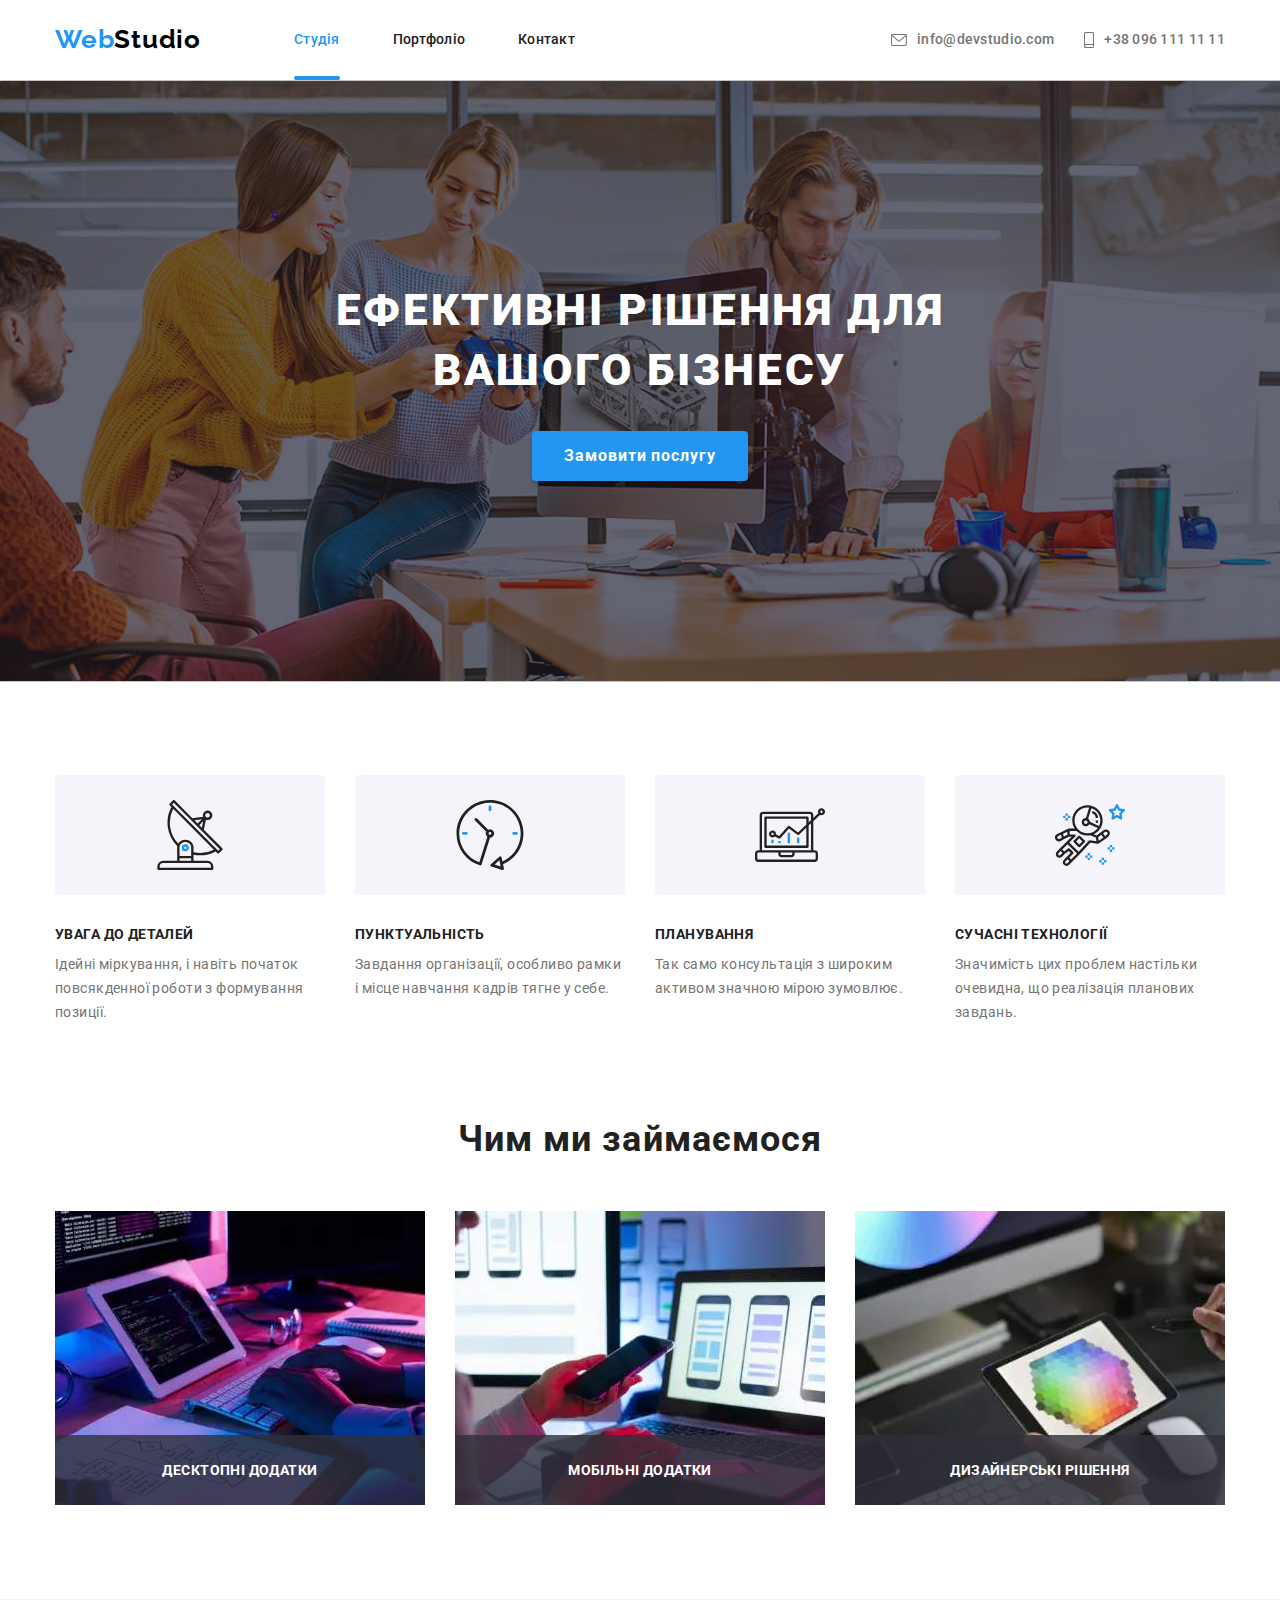
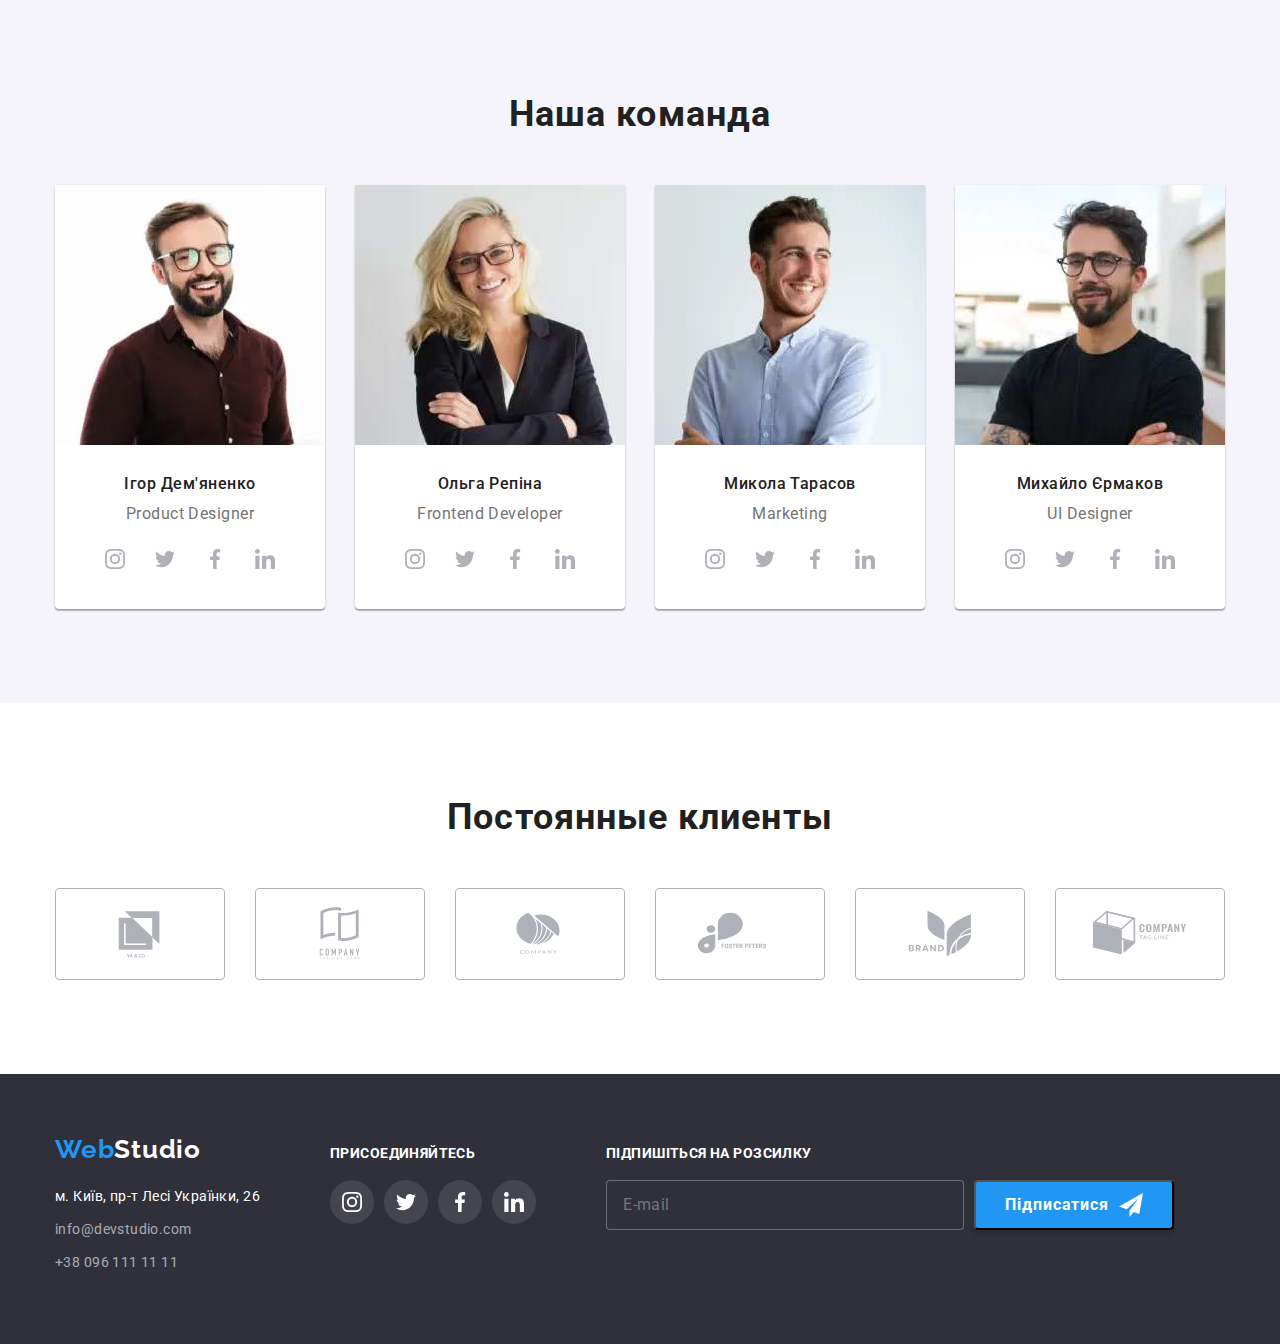
==== commit 3816de22: "Перша попитка здачи" ====
--- a/index.html
+++ b/index.html
@@ -135,7 +135,7 @@
                   width="370"
                   height="294"
                   style="display: block"
-                />
+                >
                 <h3 class="specialization-item">Десктопні додатки</h3>
               </div>
             </li>
@@ -147,7 +147,7 @@
                   width="370"
                   height="294"
                   style="display: block"
-                />
+                >
                 <h3 class="specialization-item">Мобільні додатки</h3>
               </div>
             </li>
@@ -159,7 +159,7 @@
                   width="370"
                   height="294"
                   style="display: block"
-                />
+                >
                 <h3 class="specialization-item">Дизайнерські рішення</h3>
               </div>
             </li>
@@ -467,29 +467,32 @@
           </div>
           <div class="footer-box-social">
             <h3 class="call-subscribe">Підпишіться на розсилку</h3>
-          <div class="subscribe">
-            <input
-              name="person-mail"
-              type="email"
-              class="form-subscribe"
-              placeholder="E-mail"
-            />
-                <button type="submit" class="subscribe-button">Підписатися
+            <div class="subscribe">
+              <input
+                name="person-mail"
+                type="email"
+                class="form-subscribe"
+                placeholder="E-mail"
+              />
+              <button type="submit" class="subscribe-button">
+                Підписатися
                 <svg width="24" height="24">
-                   <use href="./images/icons.svg#icon-send"></use>
-                  </svg></button>
+                  <use href="./images/icons.svg#icon-send"></use>
+                </svg>
+              </button>
+            </div>
+          </div>
         </div>
       </div>
-    
     </footer>
     <div class="backdrop is-hidden" data-modal>
-      <div class="modal ">
+      <div class="modal">
         <button class="button-modal" type="button" data-modal-close>
           <svg width="11" height="11">
             <use href="./images/icons.svg#icon-Vector"></use>
           </svg>
         </button>
-        <h2 class="form-title">Залиште свої дані, ми вам передзвонимо</h2>
+        <p class="form-title">Залиште свої дані, ми вам передзвонимо</p>
         <form class="form" action="#" name="conact-form">
           <label class="form-label" for="person-name">Ім'я</label>
           <div class="form-control">
@@ -508,7 +511,7 @@
             <input
               id="person-phone"
               name="person-tel"
-              type="phone"
+              type="tel"
               class="form-input"
             />
             <svg class="form-icon" width="12" height="12">
@@ -539,18 +542,18 @@
             placeholder="Введіть текст"
           >
           </textarea>
-        
-
-          <div class="agreement"><input
-            id="agreement"
-            type="checkbox"
-            name="agreement"
-            class="checkbox-input visually-hidden"
-          />
-          <label for="agreement" class="checkbox-label"
-            >Погоджуюся з розсилкою та приймаю
-            <a href="#" class="agreement-link">Умови договору </a></label
-          ></div>
+          <div class="agreement">
+            <input
+              id="agreement"
+              type="checkbox"
+              name="agreement"
+              class="checkbox-input visually-hidden"
+            />
+            <label for="agreement" class="checkbox-label"
+              >Погоджуюся з розсилкою та приймаю
+              <a href="#" class="agreement-link">Умови договору </a></label
+            >
+          </div>
           <button type="submit" class="agrement-button">Відправити</button>
         </form>
       </div>
--- a/css/styles.css
+++ b/css/styles.css
@@ -205,6 +205,7 @@
   background-color: var(--color-accent);
   box-shadow: 0px 4px 4px rgba(0, 0, 0, 0.15);
   border-radius: 4px;
+  border: none;
   transition-property: background-color, border, box-shadow;
   transition-duration: 250ms;
   transition-timing-function: cubic-bezier(0.4, 0, 0.2, 1);
@@ -470,7 +471,6 @@
 .card-list {
   position: relative;
   box-sizing: border-box;
-  /* display: inline-block; */
   width: 370px;
   background: var(--color-title-secondary);
   border: 1px solid var(--color-border);
@@ -615,30 +615,20 @@
 }
 
 .form-subscribe {
-/* display: block; */
-width: 358px;
-height: 50px;
-padding-left: 16px;
-  /* identical to box height */
-  /* letter-spacing: 0.01em; */
-  /* color: var(--color-link-text); */
+  width: 358px;
+  height: 50px;
+  padding-left: 16px;
   background-color: #2f303a;
   font-weight: 400;
   line-height: 1.25;
-  /* identical to box height, or 125% */
-  /* display: flex; */
-  align-items: center;
-  /* letter-spacing: 0.03em; */
+  align-items: center;
+  letter-spacing: 0.03em;
   color: rgba(255, 255, 255, 0.6);
   border: 1px solid rgba(255, 255, 255, 0.3);
-  /* filter: drop-shadow(0px 4px 4px rgba(0, 0, 0, 0.15)); */
   border-radius: 4px;
 }
 .subscribe-button {
-  /* margin-left: auto; */
-  /* margin-right: auto;
-  margin-top: 30px; */
-  padding: 10px ;
+  padding: 10px;
   display: flex;
   gap: 10px;
   justify-content: center;
@@ -649,13 +639,12 @@
   cursor: pointer;
   font-family: inherit;
   line-height: 1.88;
-  /* identical to box height, or 188% */
   align-items: center;
   text-align: center;
   letter-spacing: 0.06em;
-  fill:#FFFFFF ;
-  color: #FFFFFF;
-  background: #2196F3;
+  fill: var(--color-title-secondary);
+  color: var(--color-title-secondary);
+  background: var(--color-accent);
   box-shadow: 0px 4px 4px rgba(0, 0, 0, 0.15);
   border-radius: 4px;
   transition-property: background-color, border, box-shadow;
@@ -673,7 +662,6 @@
 .modal {
   position: absolute;
   width: 528px;
-  /* height: 581px; */
   left: 50%;
   top: 50%;
   transform: translate(-50%, -50%);
@@ -681,7 +669,7 @@
   box-shadow: 0px 1px 3px rgba(0, 0, 0, 0.12), 0px 1px 1px rgba(0, 0, 0, 0.14),
     0px 2px 1px rgba(0, 0, 0, 0.2);
   border-radius: 4px;
-  padding: 0px 40px 40px;
+  padding: 40px;
 }
 .is-hidden {
   visibility: hidden;
@@ -715,7 +703,7 @@
   line-height: 1.15;
   text-align: center;
   letter-spacing: 0.03em;
-  margin: 40px auto 30px;
+  margin-bottom: 30px;
 }
 .form-label {
   display: block;
@@ -739,8 +727,8 @@
   border-radius: 4px;
   margin-bottom: 20px;
   transition-property: box-shadow;
-    transition-duration: 250ms;
-    transition-timing-function: cubic-bezier(0.4, 0, 0.2, 1);
+  transition-duration: 250ms;
+  transition-timing-function: cubic-bezier(0.4, 0, 0.2, 1);
 }
 
 .form-control {
@@ -752,7 +740,7 @@
   display: flex;
   gap: 10px;
   margin-bottom: 10px;
-  }
+}
 
 .form-input {
   position: relative;
@@ -789,13 +777,17 @@
 .agreement-link {
   color: var(--color-accent);
 }
+.agreement-box {
+  display: flex;
+  justify-content: center;
+  align-items: center;
+}
 .agreement {
   position: relative;
-  display: flex;
-  justify-content: center;
-  align-items: center;
-  /* gap: 7px; */
+  width: 100%;
   margin-bottom: 30px;
+  padding-left: 14px;
+  padding-right: 14px;
 }
 .agreement-icon {
   display: flex;
@@ -833,10 +825,20 @@
 }
 .checkbox-input {
   appearance: none;
+  top: 50%;
+  transform: translateY(-50%);
 }
 .checkbox-label {
   position: relative;
-  padding-left: 28px;
+  width: 100%;
+  padding-left: 20px;
+  margin-left: auto;
+  margin-right: auto;
+  font-size: 14px;
+  line-height: 0.6;
+  /* identical to box height, or 171% */
+  letter-spacing: 0.03em;
+  color: var(--color-link-text);
 }
 .checkbox-label::before {
   position: absolute;
@@ -844,23 +846,24 @@
   left: 0;
   width: 16px;
   height: 15px;
-
-  background: #ffffff;
-  
+  background: var(--color-title-secondary);
   border: 2px solid var(--color-primary);
   border-radius: 3px;
   content: '';
 }
 .checkbox-label::after {
   position: absolute;
+  background-position: 50% 50%;
   top: 0;
   left: 0;
   width: 16px;
   height: 15px;
-  background-image: url(./images/icons.svg#icon-ok);
+  background-repeat: no-repeat;
+  background-image: url(/images/ok.svg);
   background-color: var(--color-accent);
-  border: 0.2px solid #ffffff;
-  fill: #ffffff;
+  border: 0.2px solid var(--color-accent);
+  border-radius: 2px;
+  fill: var(--color-title-secondary);
   content: '';
   opacity: 0;
 }
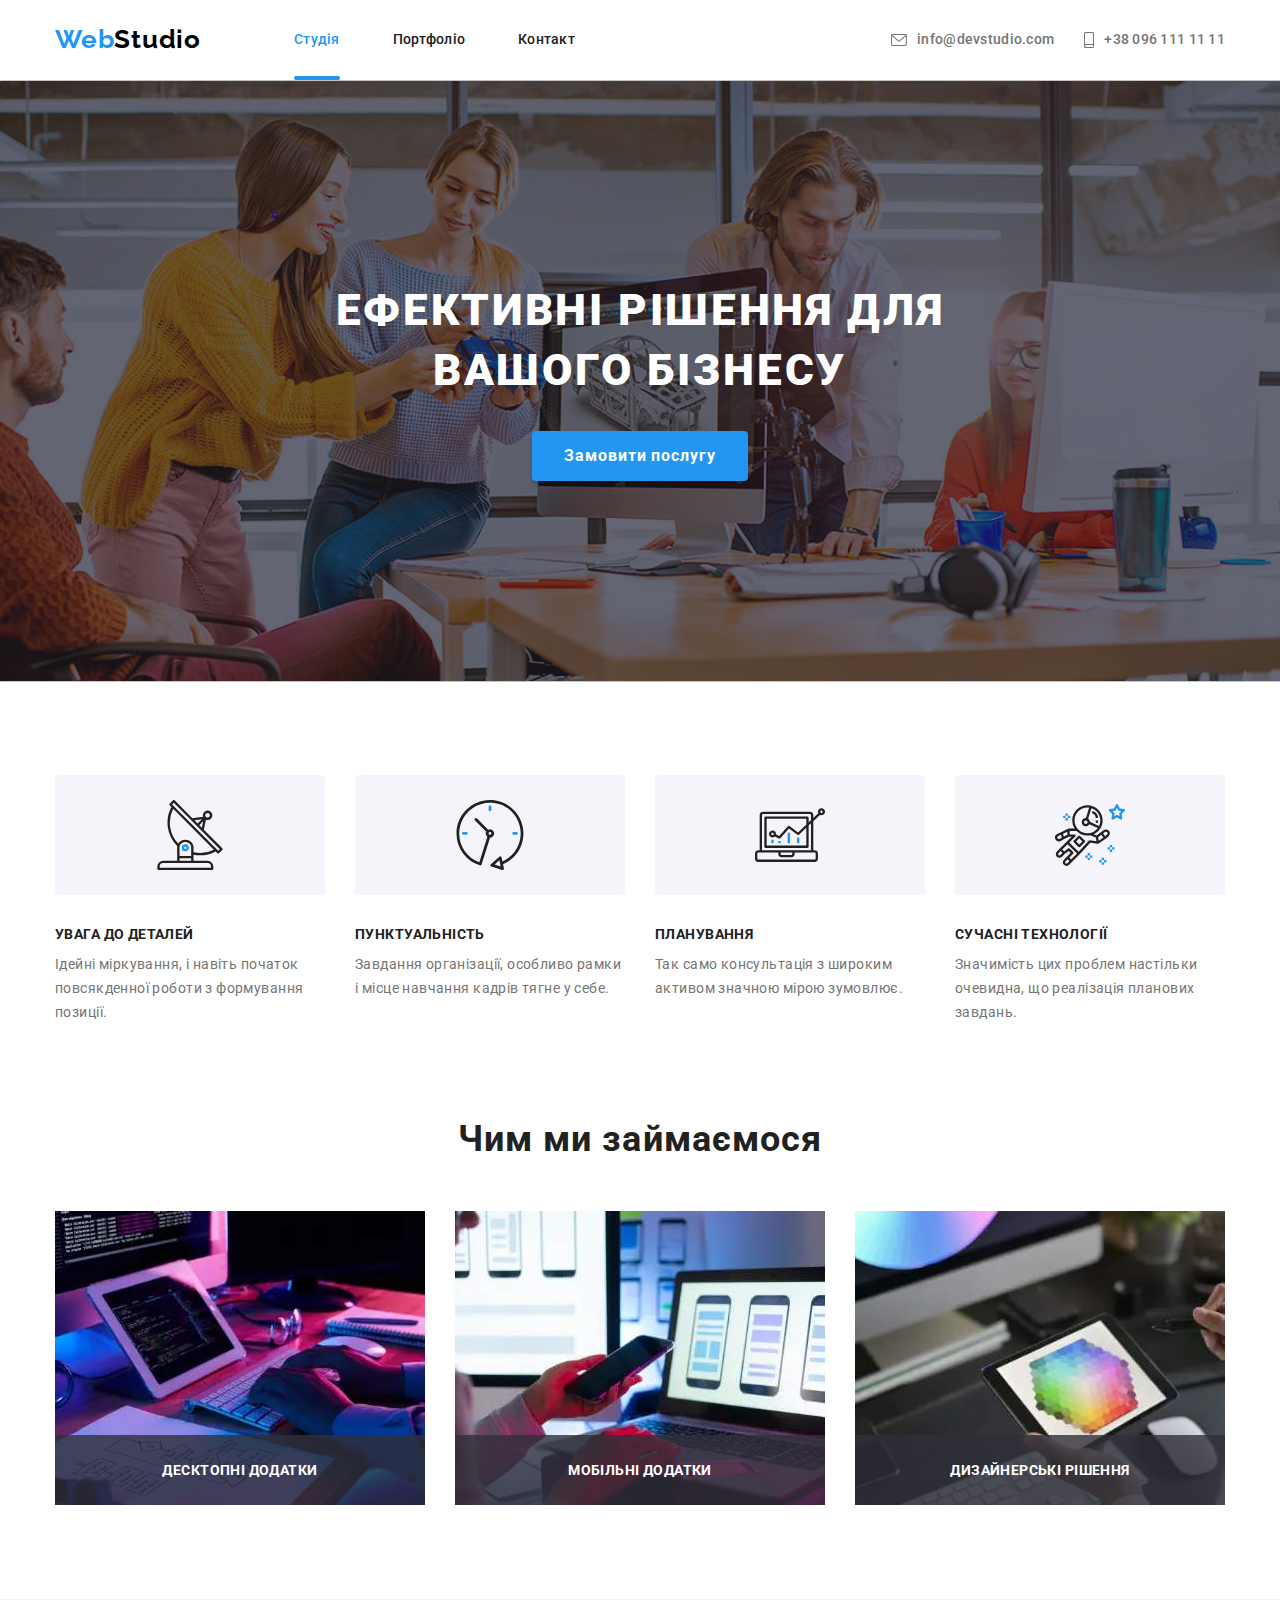
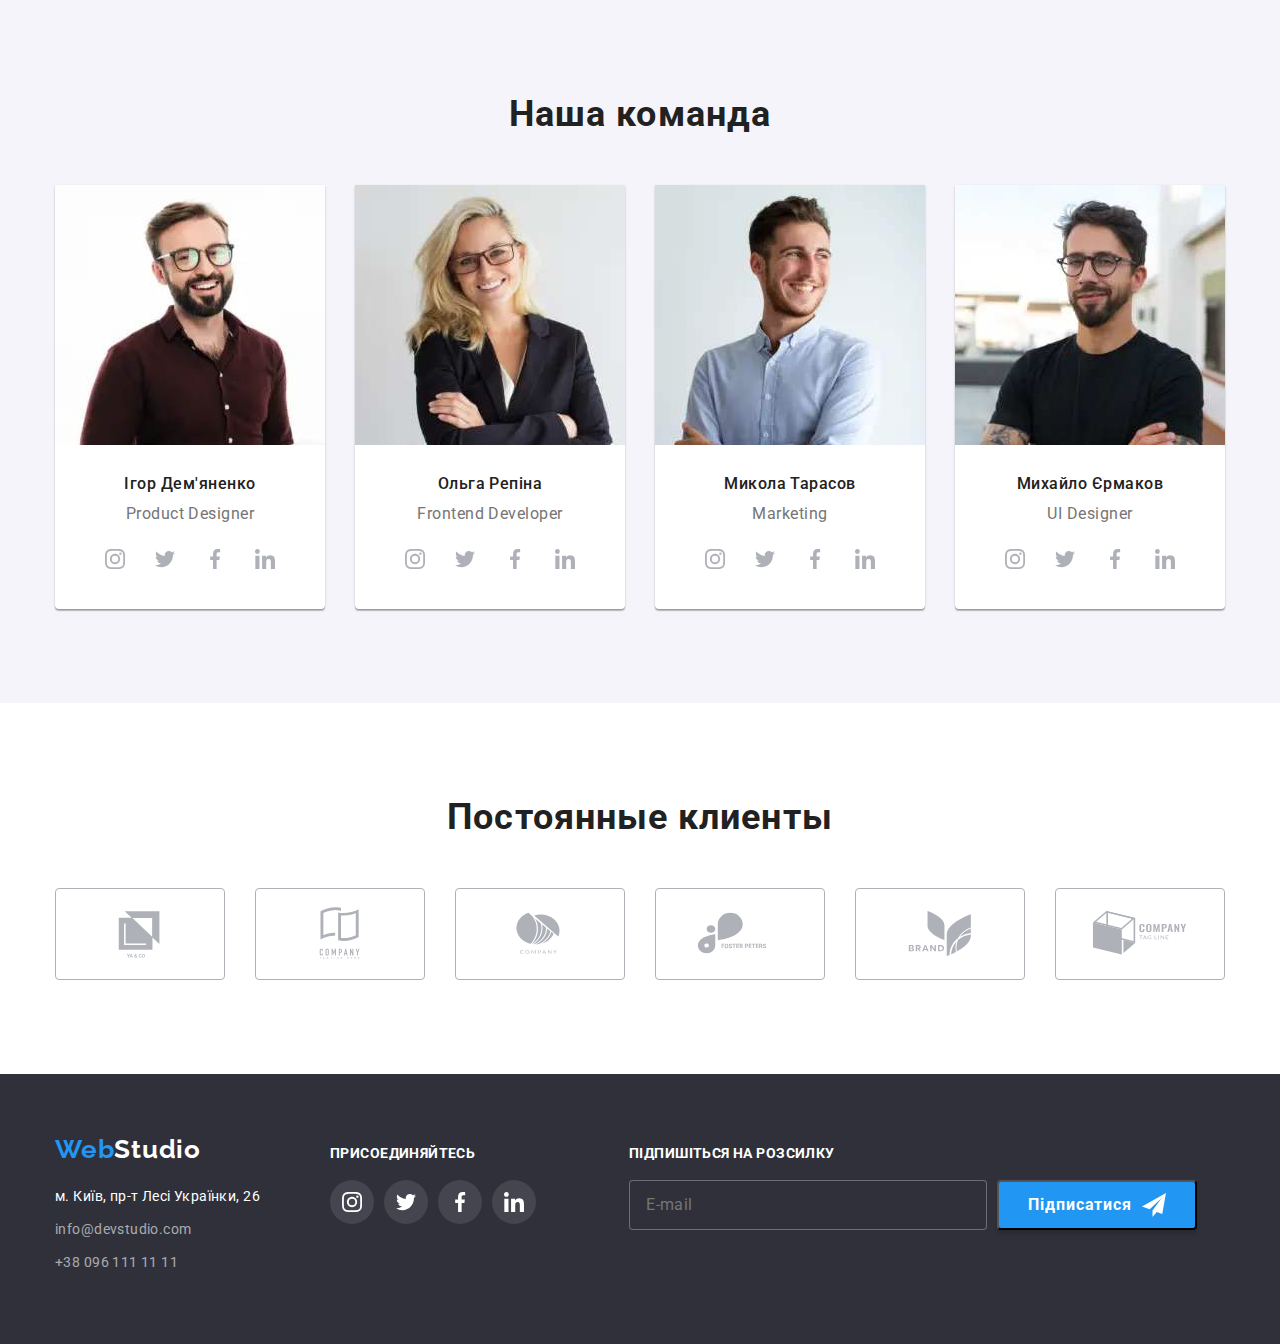
==== commit 256f07bb: "Виправляє помилки" ====
--- a/index.html
+++ b/index.html
@@ -465,7 +465,7 @@
               </li>
             </ul>
           </div>
-          <div class="footer-box-social">
+          <div class="footer-box-agreement">
             <h3 class="call-subscribe">Підпишіться на розсилку</h3>
             <div class="subscribe">
               <input
@@ -492,7 +492,7 @@
             <use href="./images/icons.svg#icon-Vector"></use>
           </svg>
         </button>
-        <p class="form-title">Залиште свої дані, ми вам передзвонимо</p>
+        <h3 class="form-title">Залиште свої дані, ми вам передзвонимо</h3>
         <form class="form" action="#" name="conact-form">
           <label class="form-label" for="person-name">Ім'я</label>
           <div class="form-control">
--- a/css/styles.css
+++ b/css/styles.css
@@ -569,6 +569,10 @@
 .footer-box-social {
   width: 206px;
 }
+.footer-box-agreement {
+  width: 570px;
+  margin-left: 23px;
+}
 .call {
   margin-bottom: 20px;
   width: 145px;
@@ -681,6 +685,7 @@
   transform: scale(1);
 }
 .button-modal {
+  cursor: pointer;
   position: absolute;
   top: 8px;
   right: 8px;
@@ -703,12 +708,13 @@
   line-height: 1.15;
   text-align: center;
   letter-spacing: 0.03em;
-  margin-bottom: 30px;
+  margin-bottom: 12px;
 }
 .form-label {
   display: block;
   font-size: 12px;
-  line-height: 1.6;
+  line-height: 1.16;
+  margin-bottom: 4px;
   /* identical to box height */
   letter-spacing: 0.01em;
   color: var(--color-link-text);
@@ -718,7 +724,7 @@
   width: 100%;
   resize: none;
   font-size: 12px;
-  line-height: 1.6;
+  line-height: 1.16;
   letter-spacing: 0.01em;
   color: rgba(117, 117, 117, 0.5);
   padding: 12px 16px;
@@ -744,8 +750,9 @@
 
 .form-input {
   position: relative;
-  padding: 14px 14px 14px 30px;
+  padding: 14px 14px 14px 42px;
   width: 100%;
+  height: 40px;
   border: 1px solid rgba(33, 33, 33, 0.2);
   border-radius: 4px;
   outline: none;
@@ -788,6 +795,8 @@
   margin-bottom: 30px;
   padding-left: 14px;
   padding-right: 14px;
+    /* margin-left: 50%;
+      margin-right: 50%; */
 }
 .agreement-icon {
   display: flex;
@@ -814,6 +823,7 @@
   background-color: var(--color-accent);
   box-shadow: 0px 4px 4px rgba(0, 0, 0, 0.15);
   border-radius: 4px;
+  border-color: transparent;
   transition-property: background-color, border, box-shadow;
   transition-duration: 250ms;
   transition-timing-function: cubic-bezier(0.4, 0, 0.2, 1);
@@ -832,8 +842,6 @@
   position: relative;
   width: 100%;
   padding-left: 20px;
-  margin-left: auto;
-  margin-right: auto;
   font-size: 14px;
   line-height: 0.6;
   /* identical to box height, or 171% */
